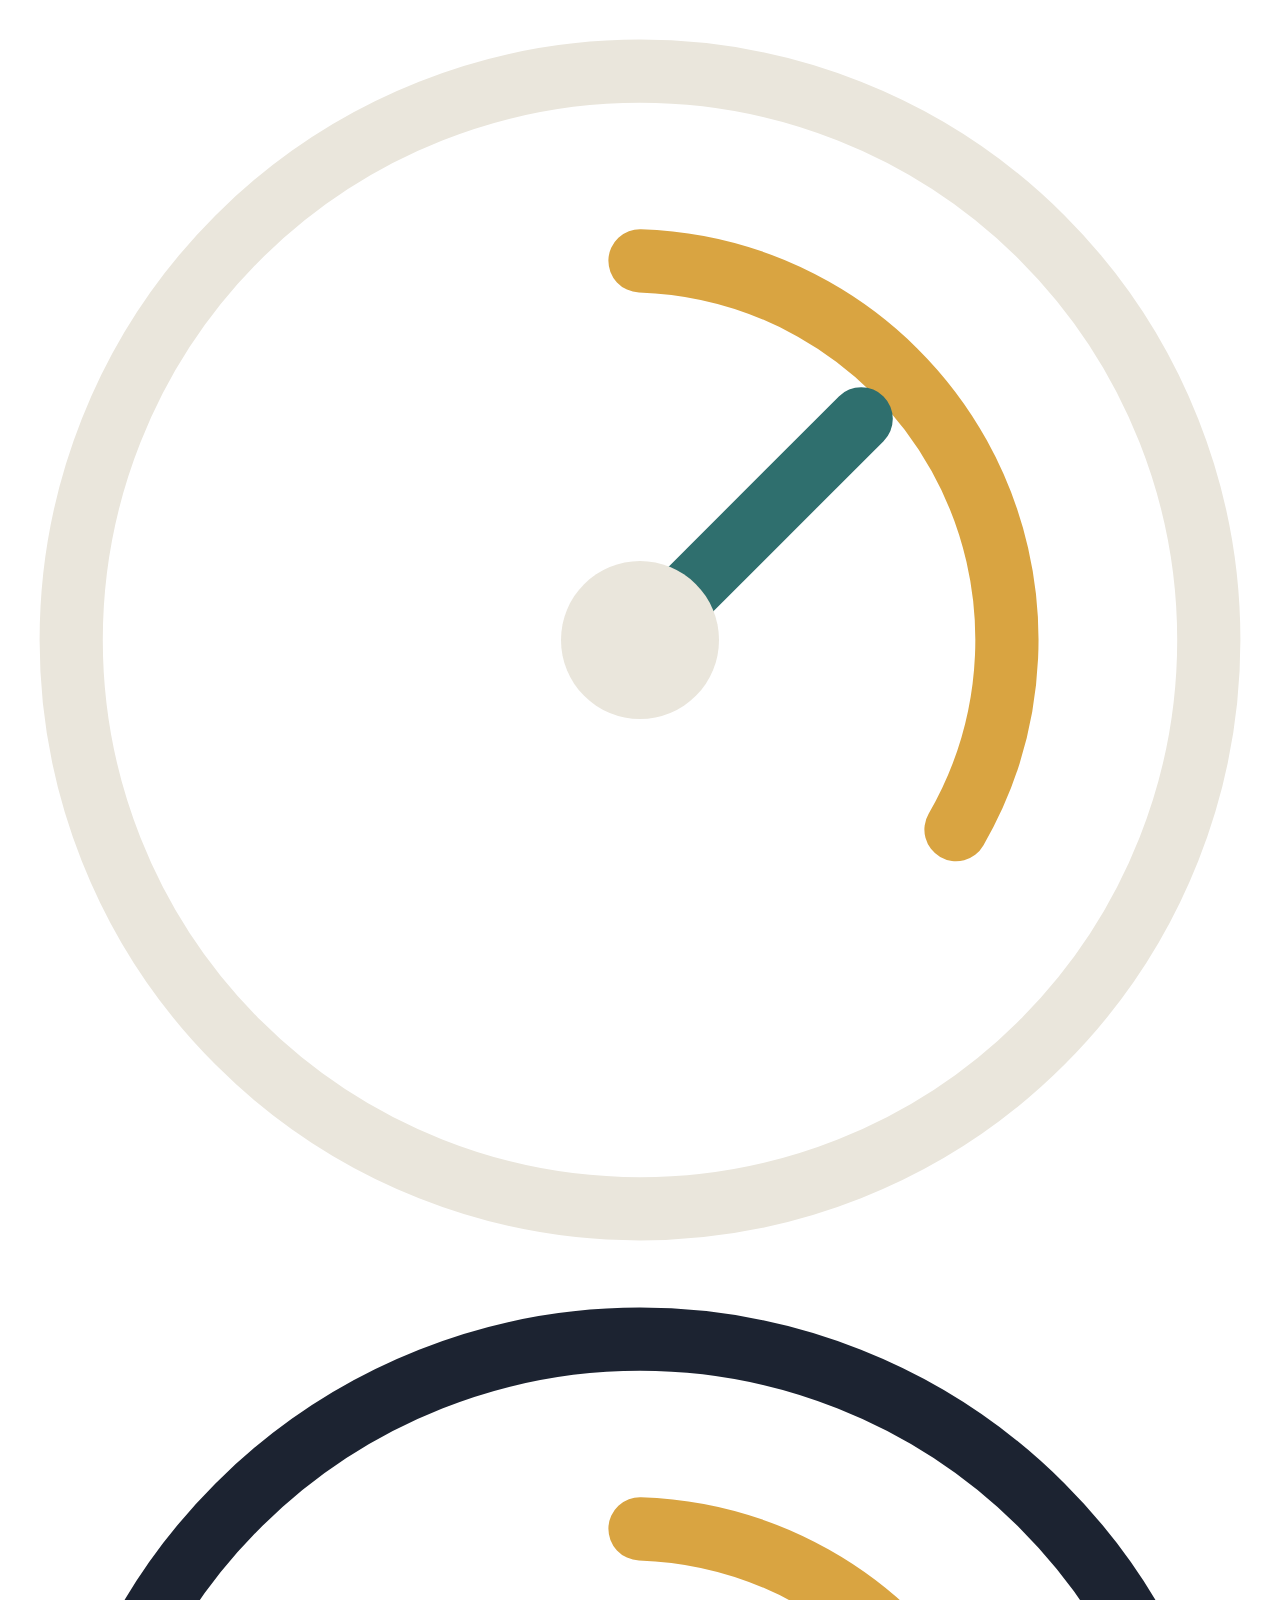
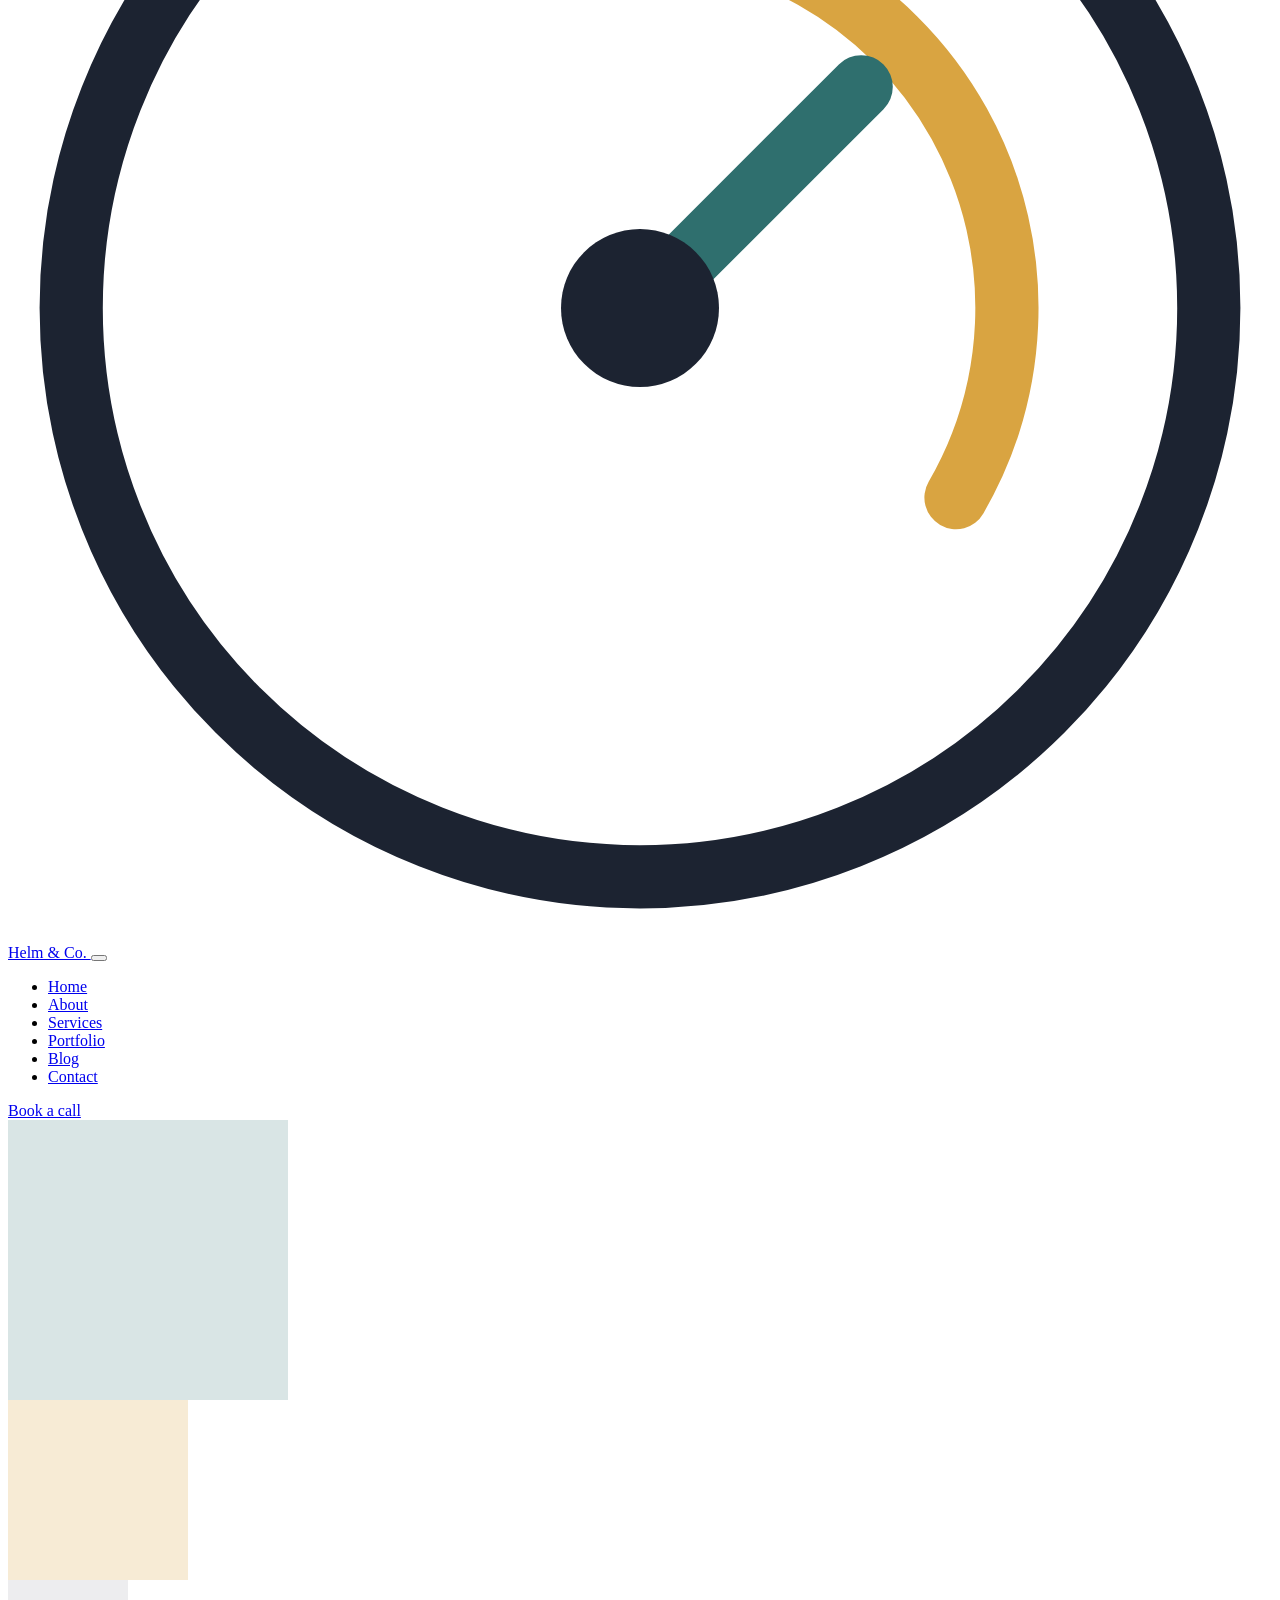
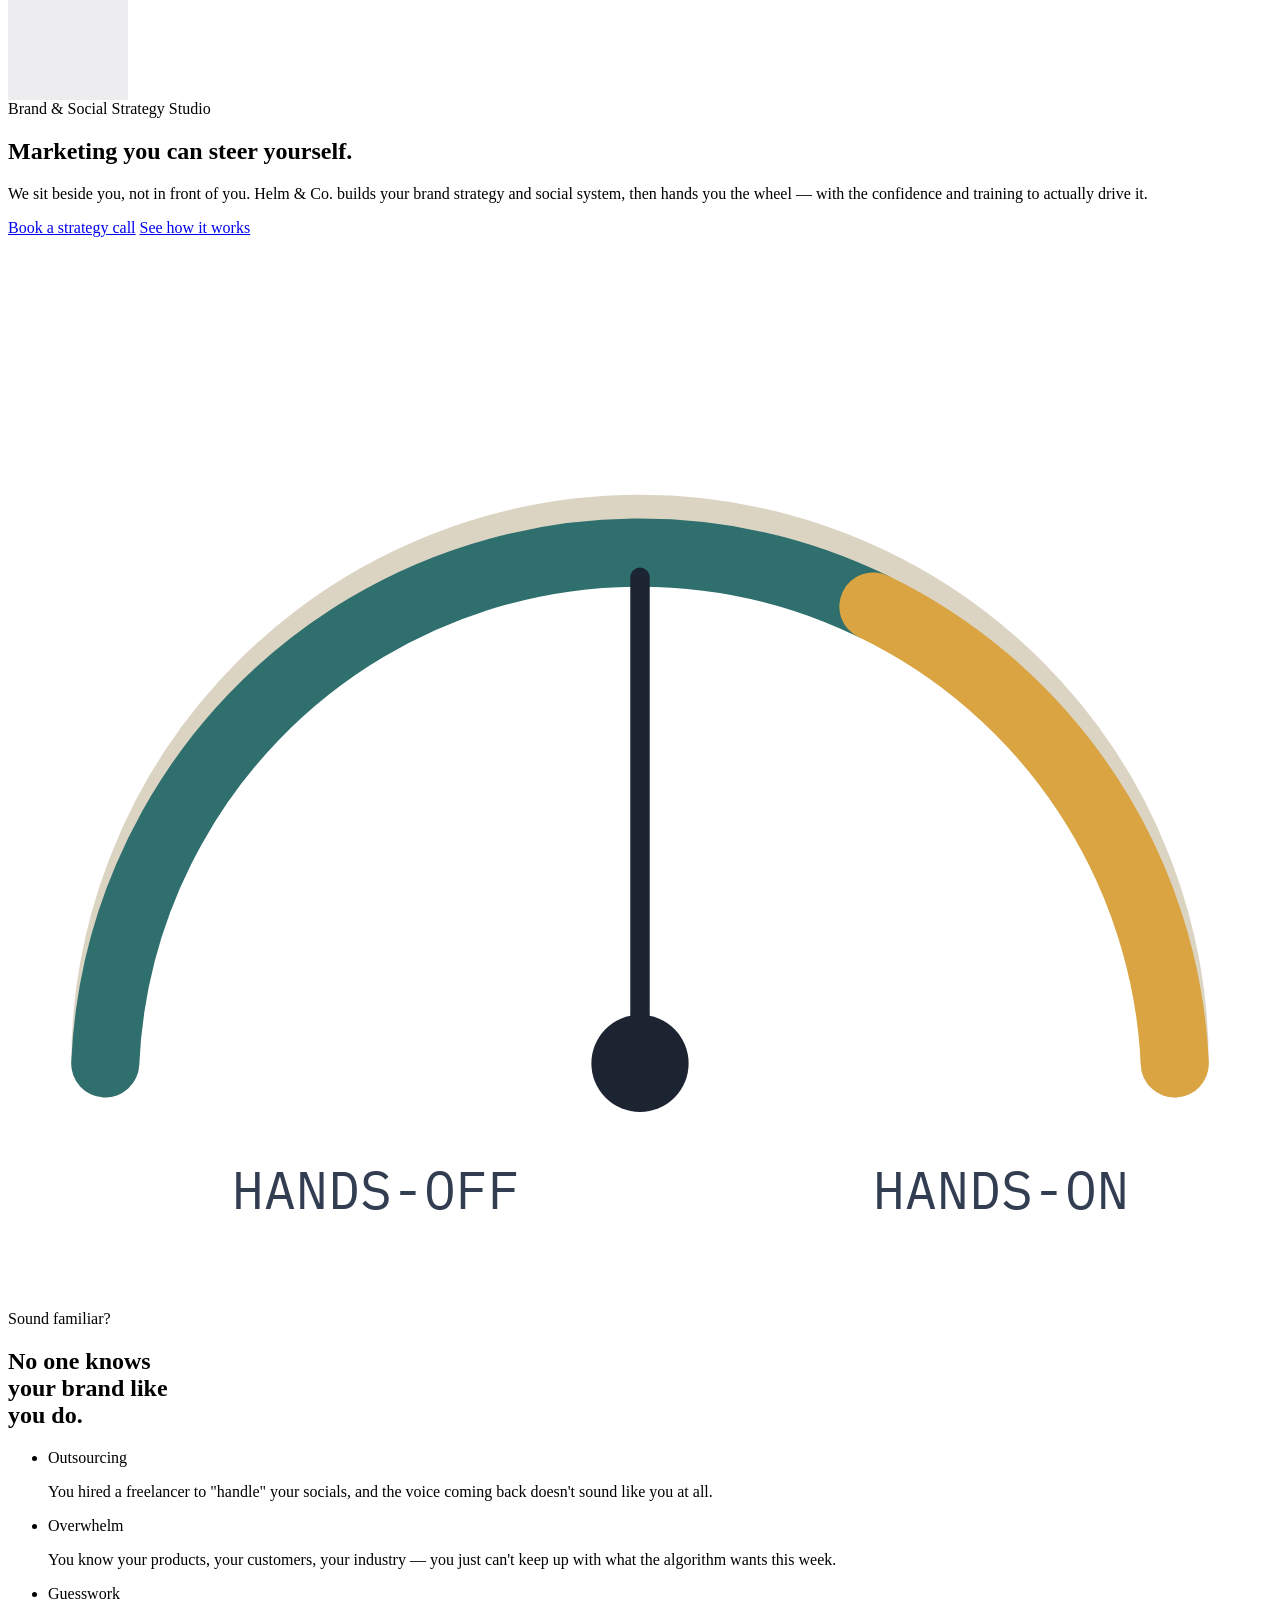
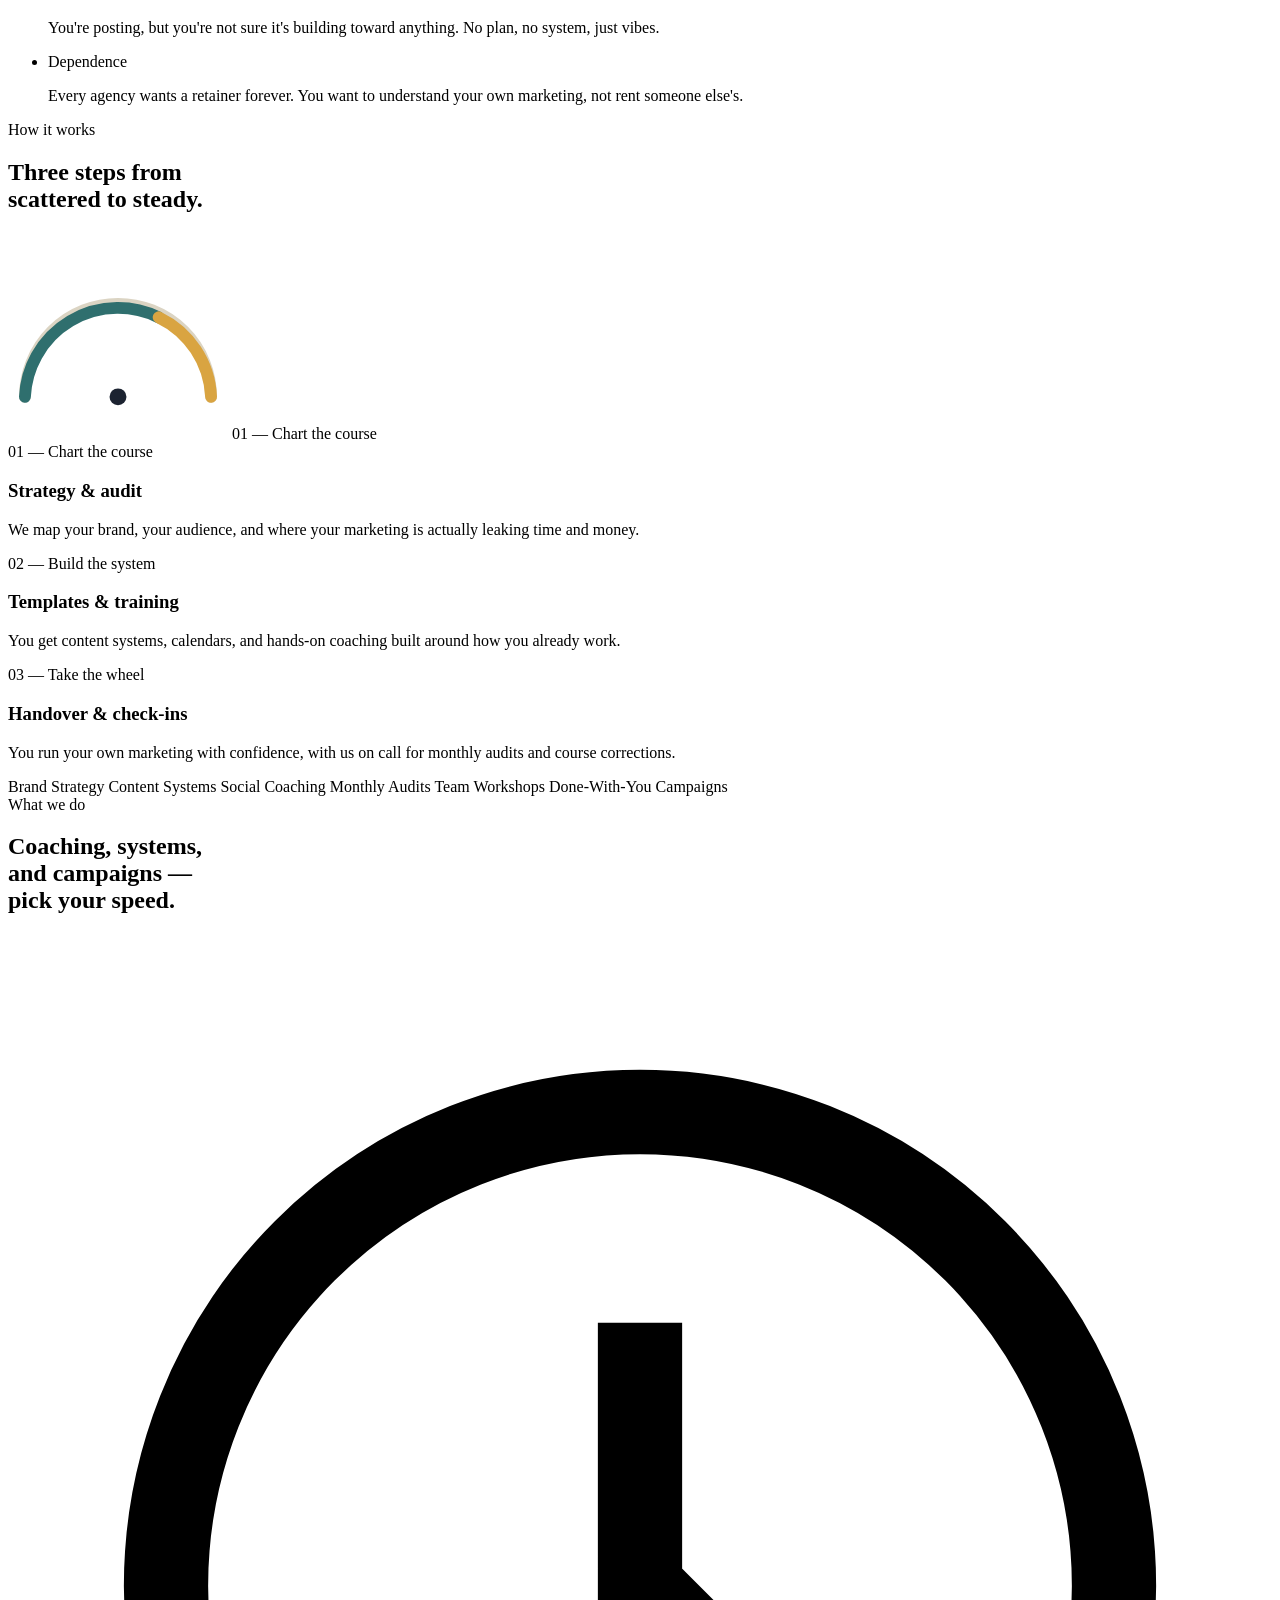
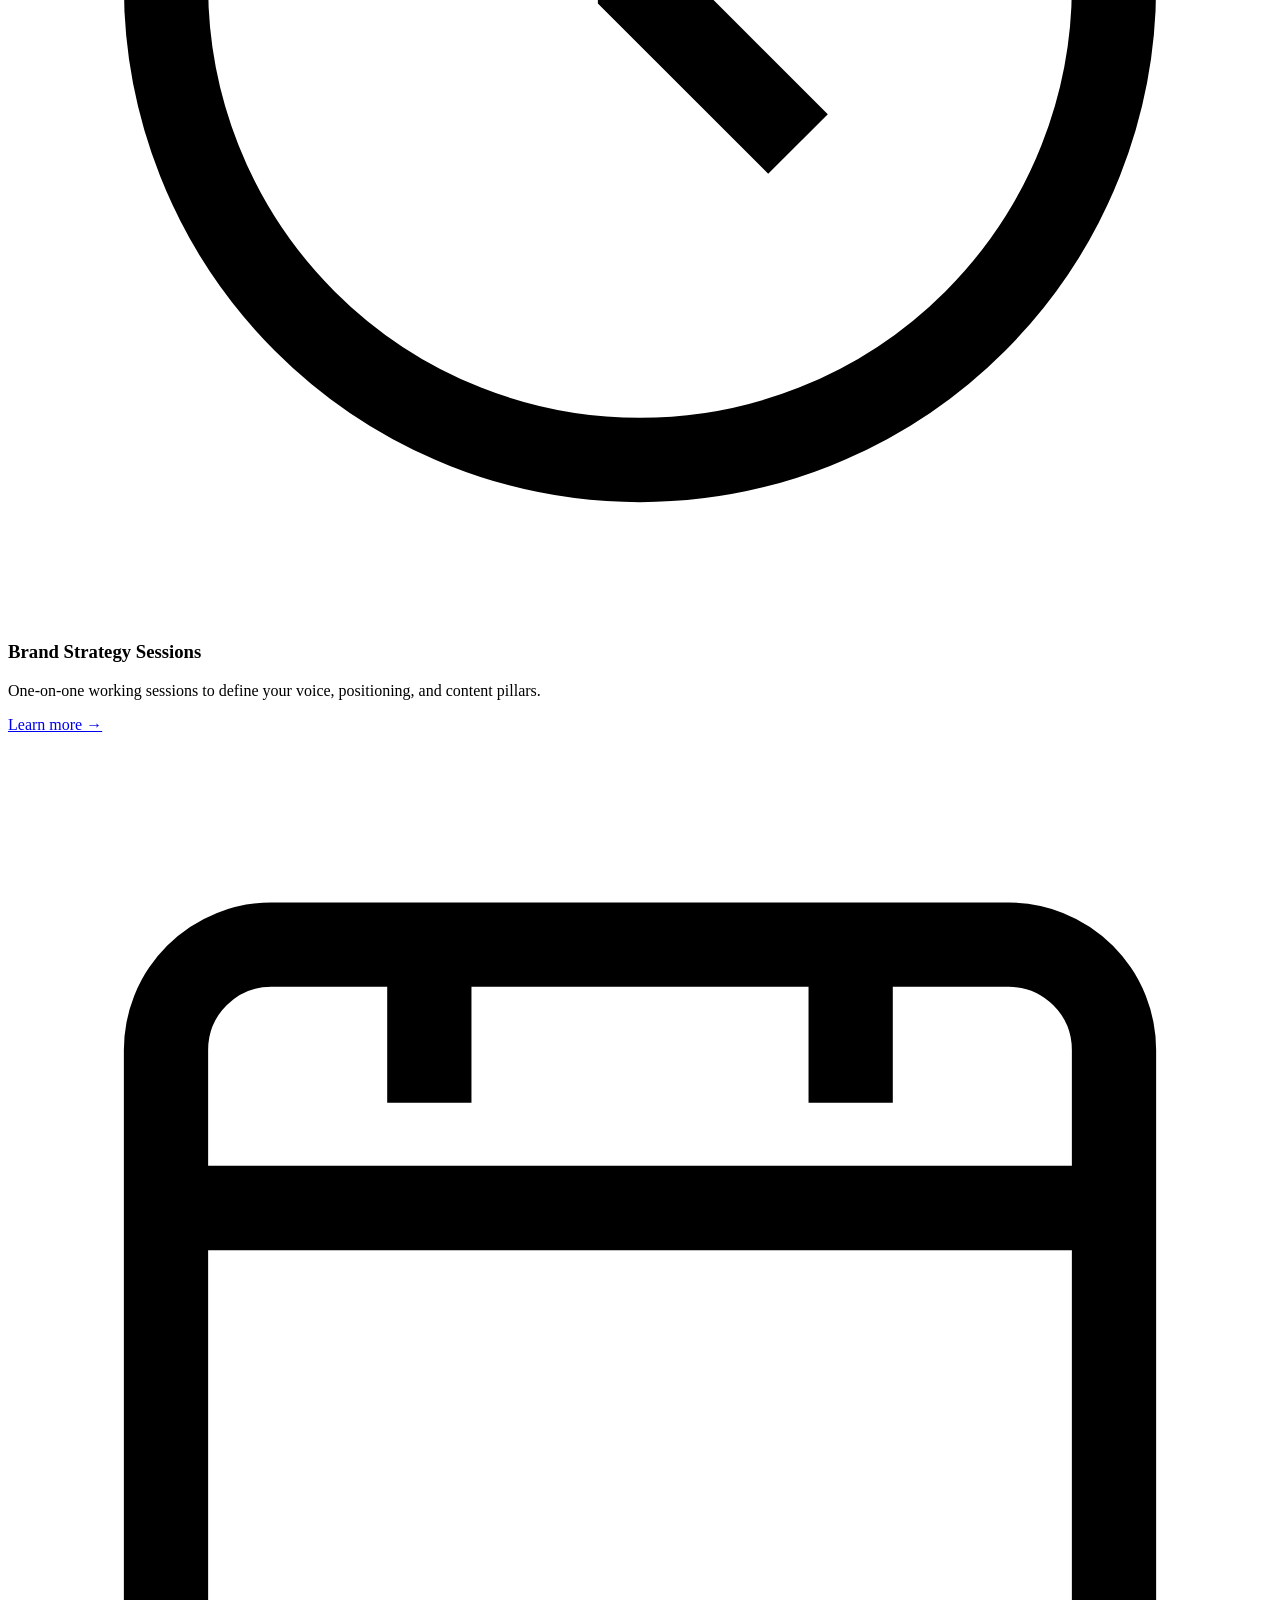
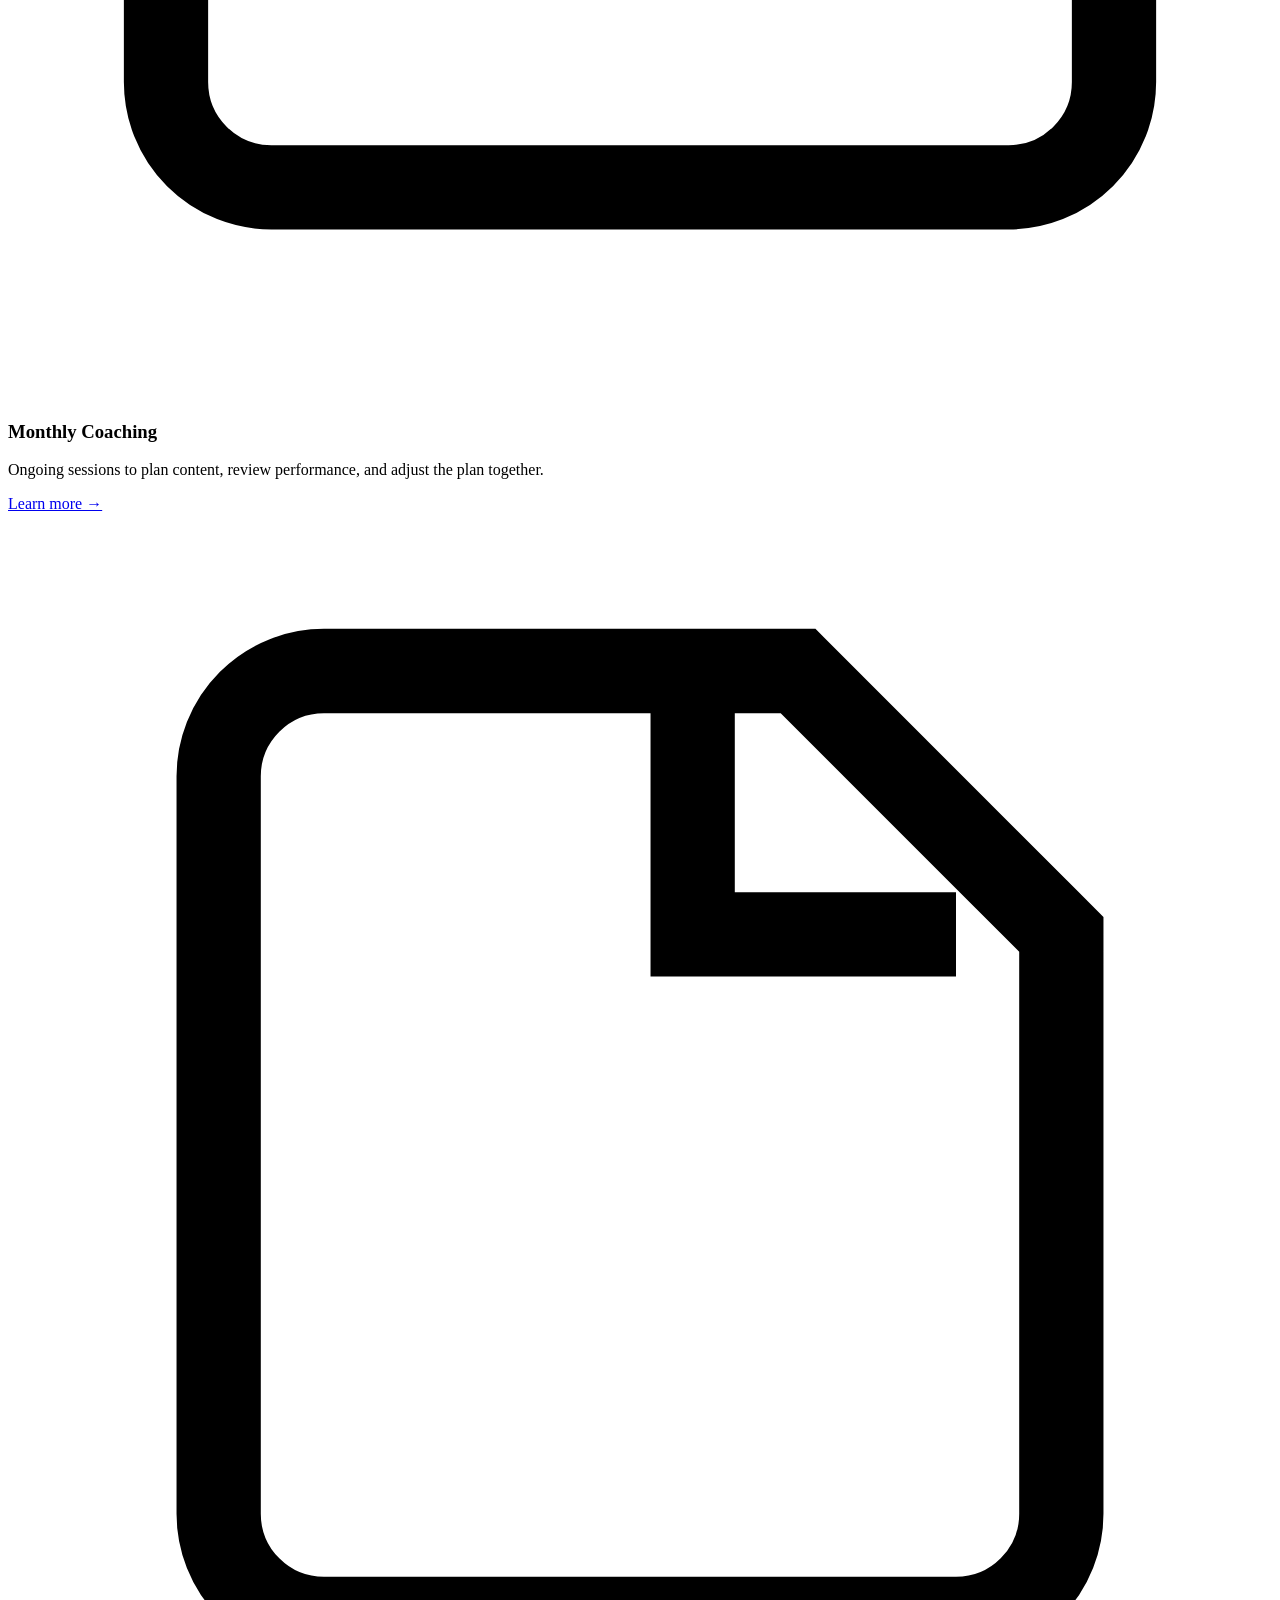
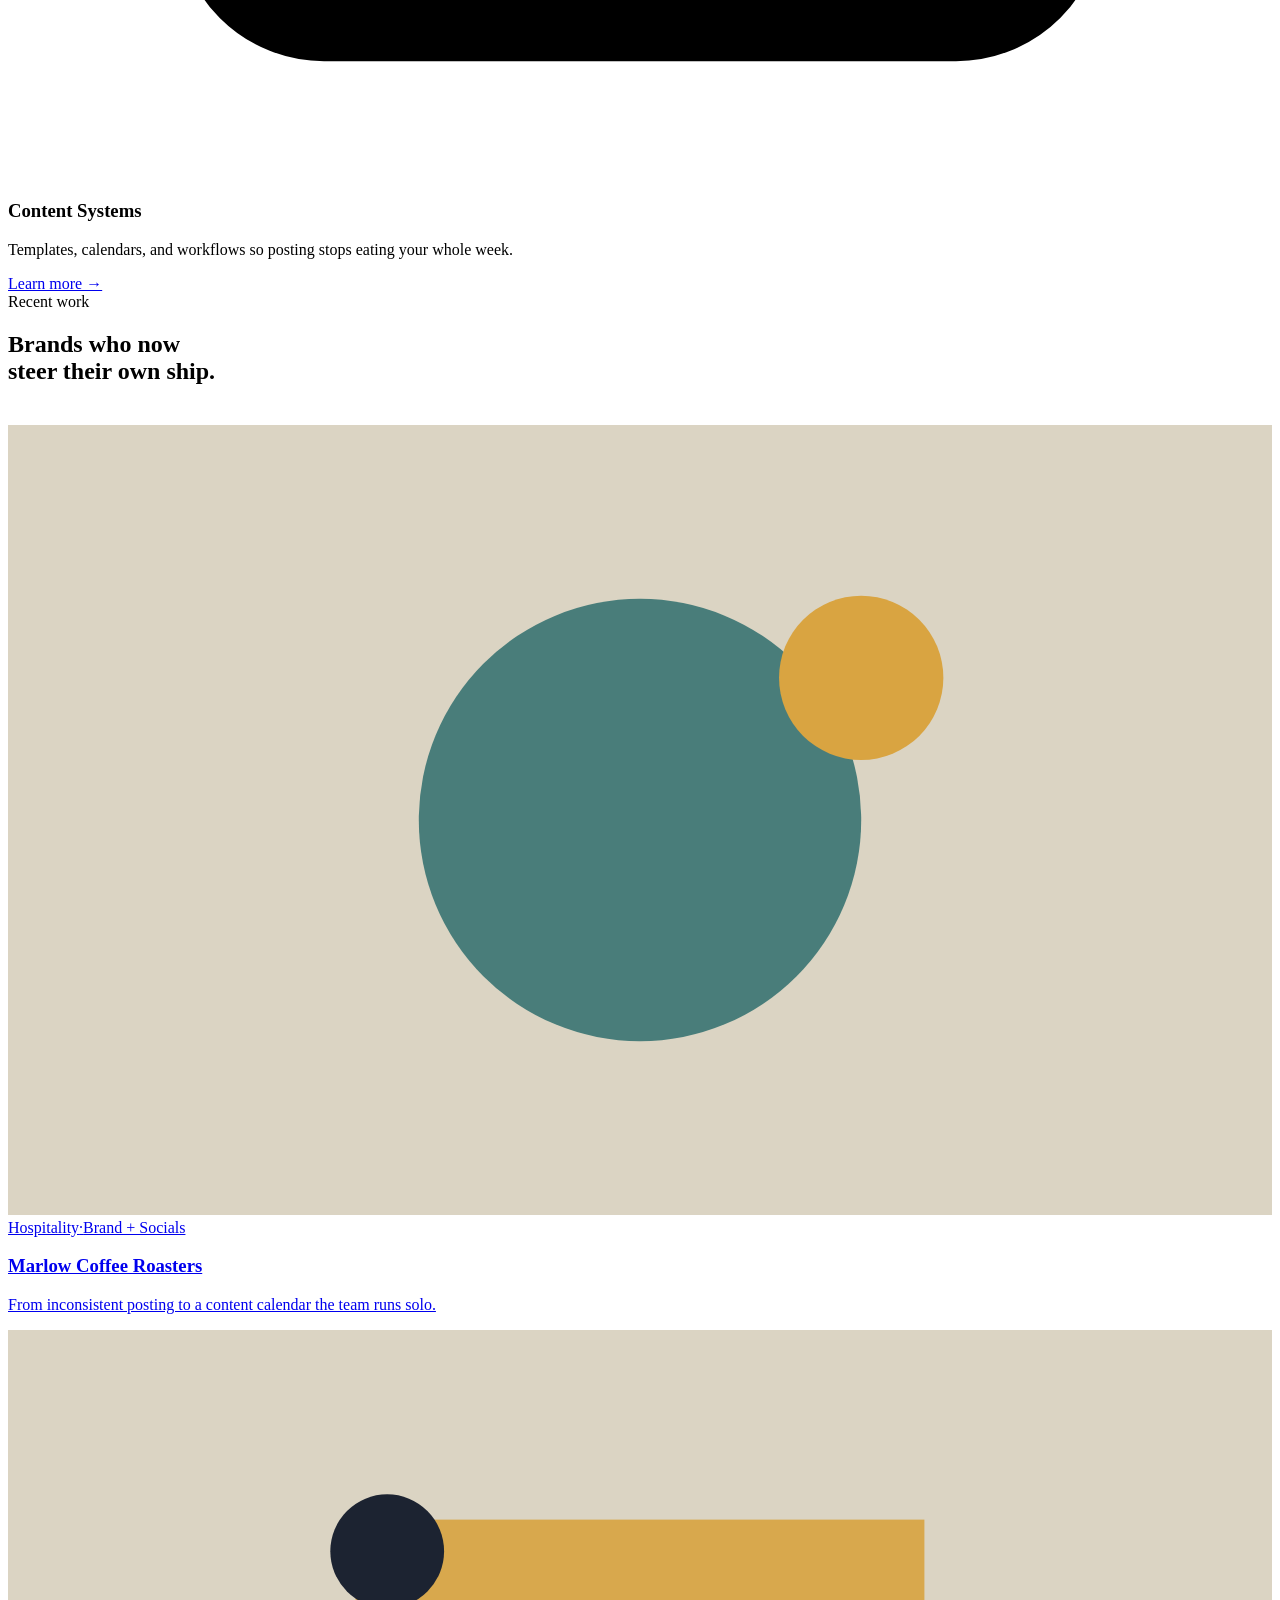
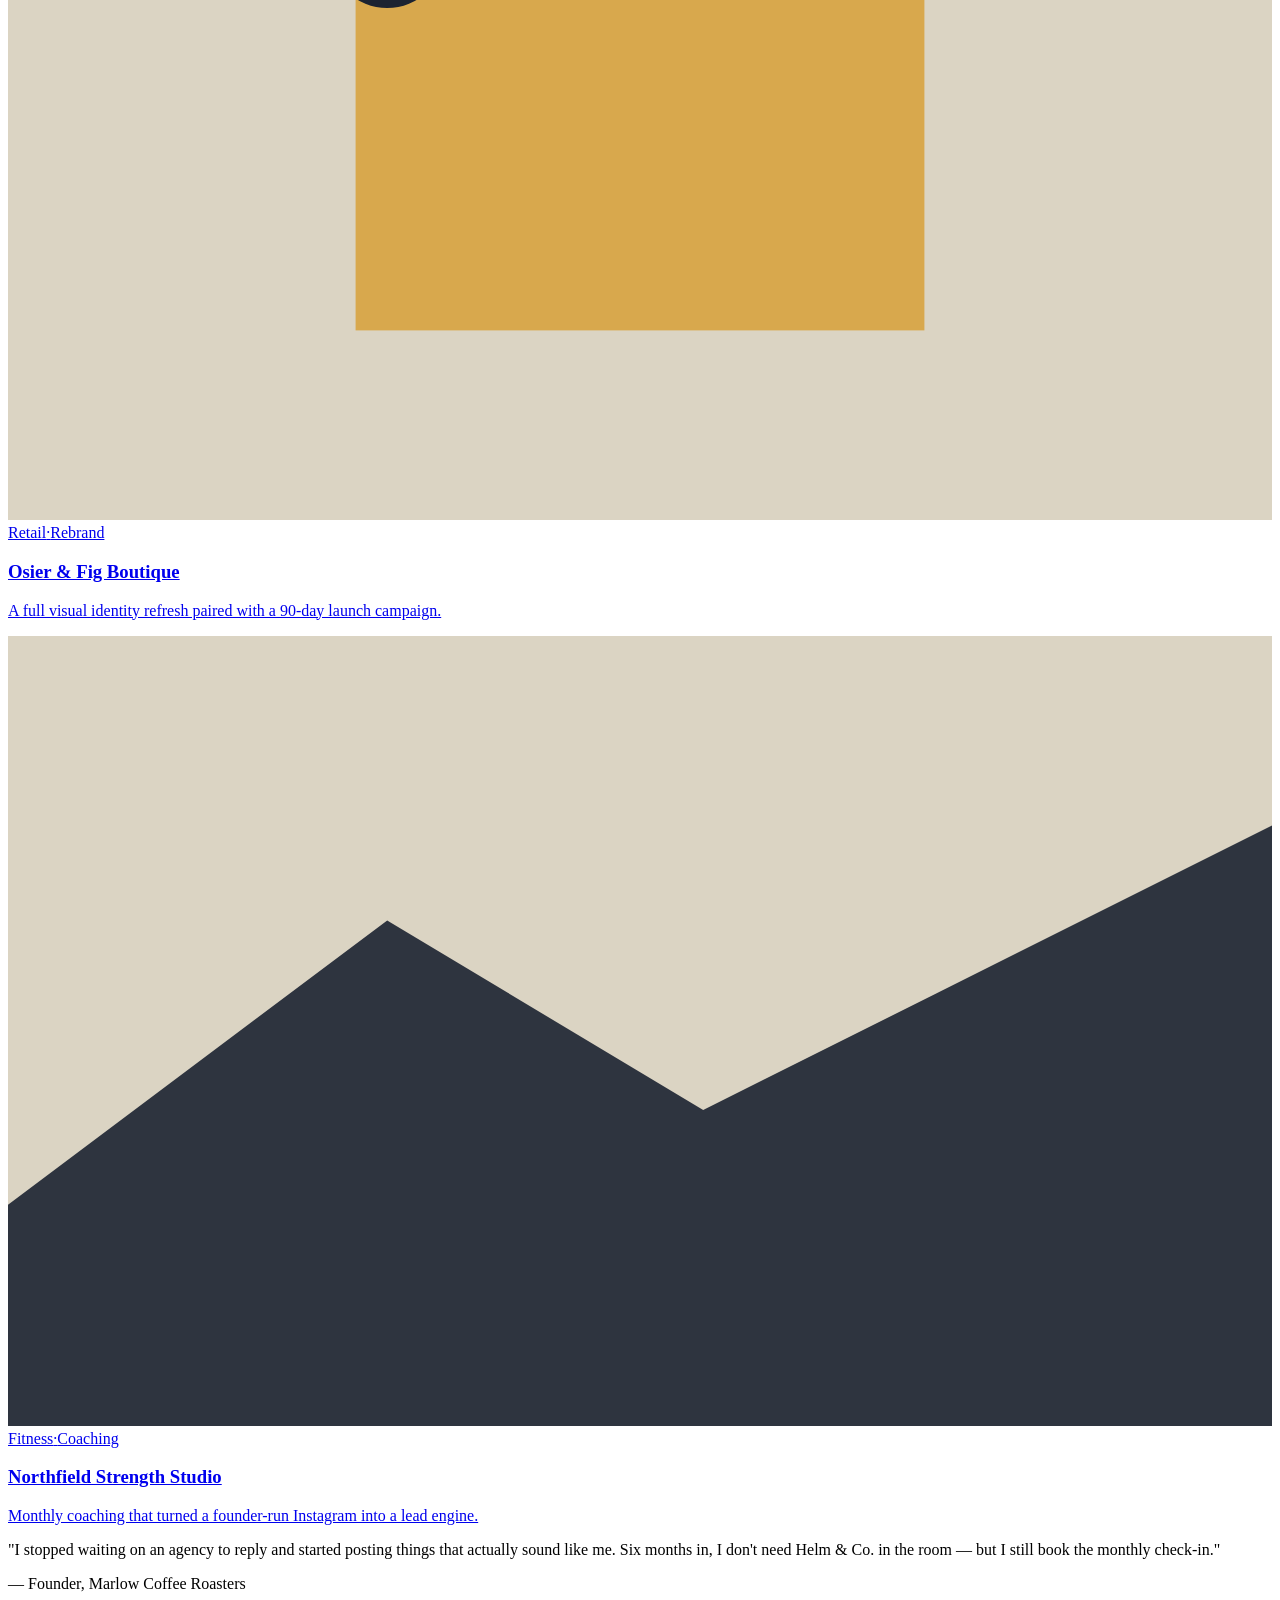
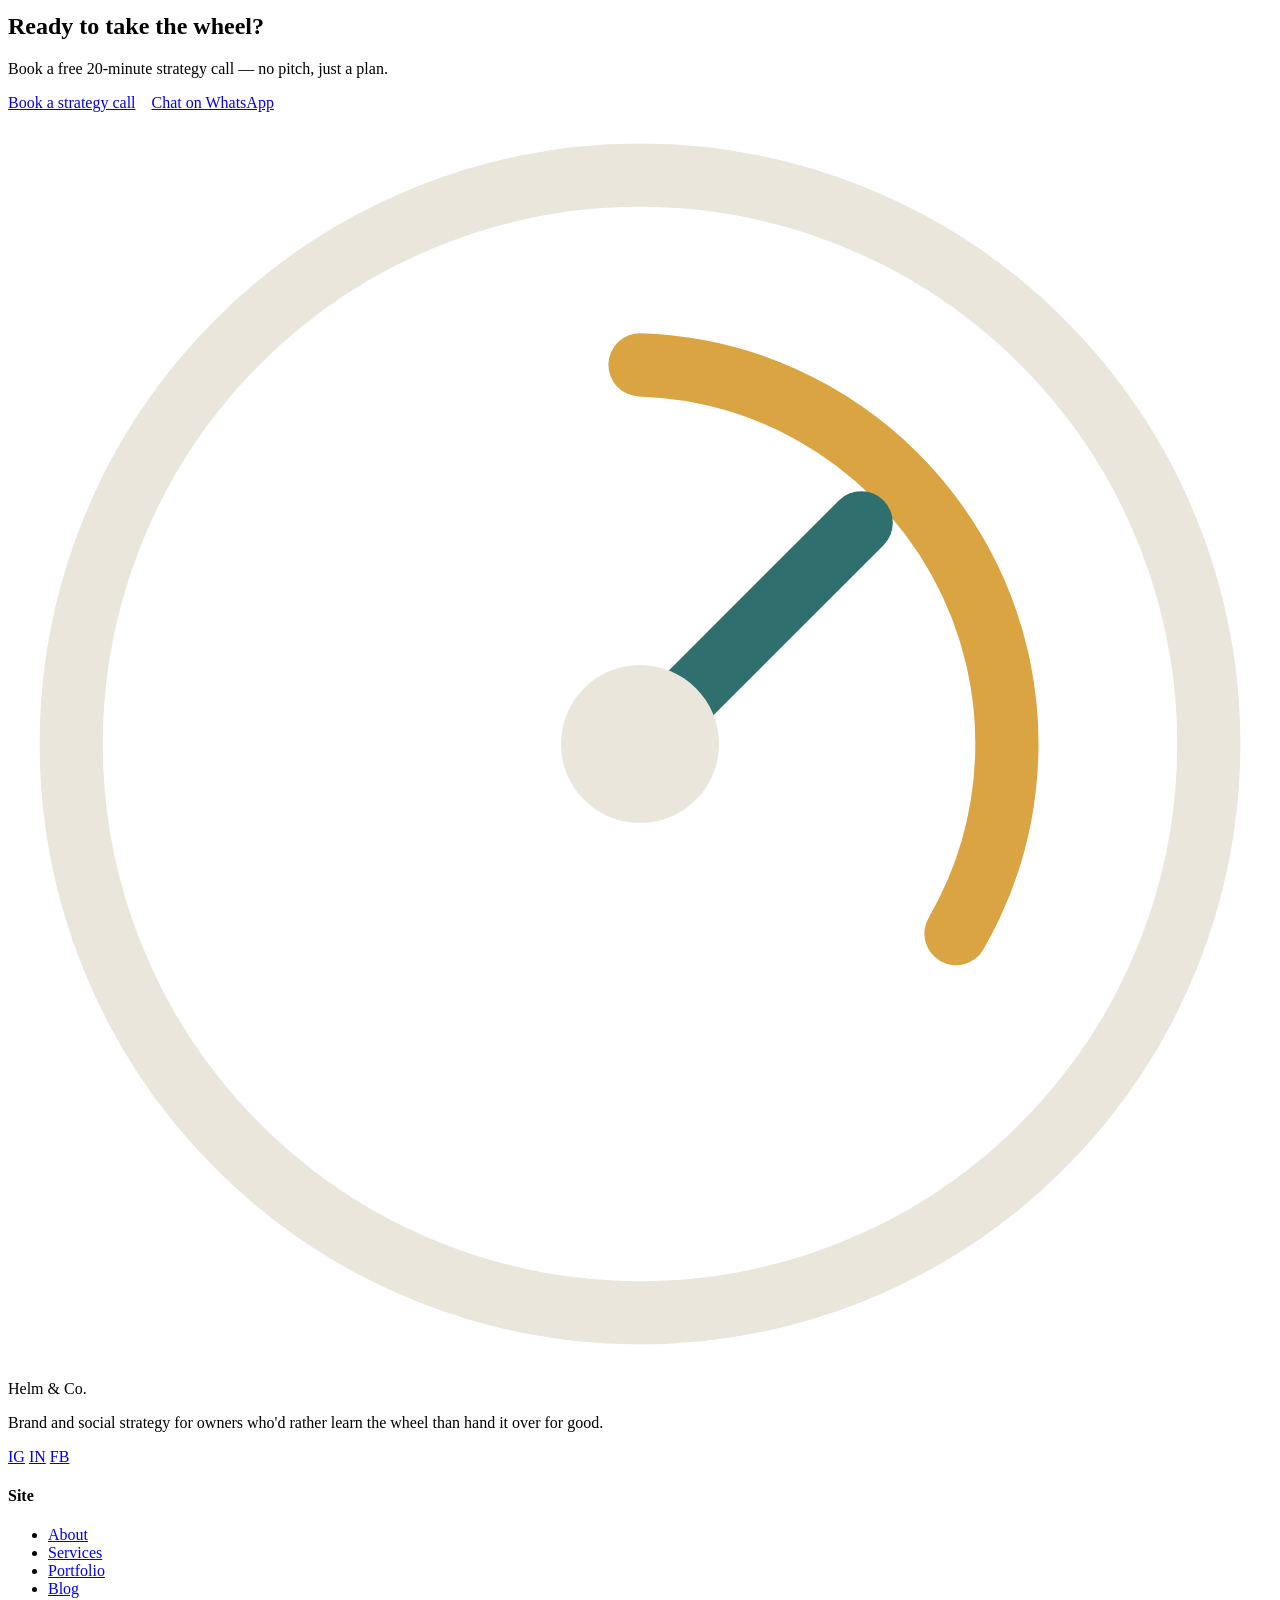
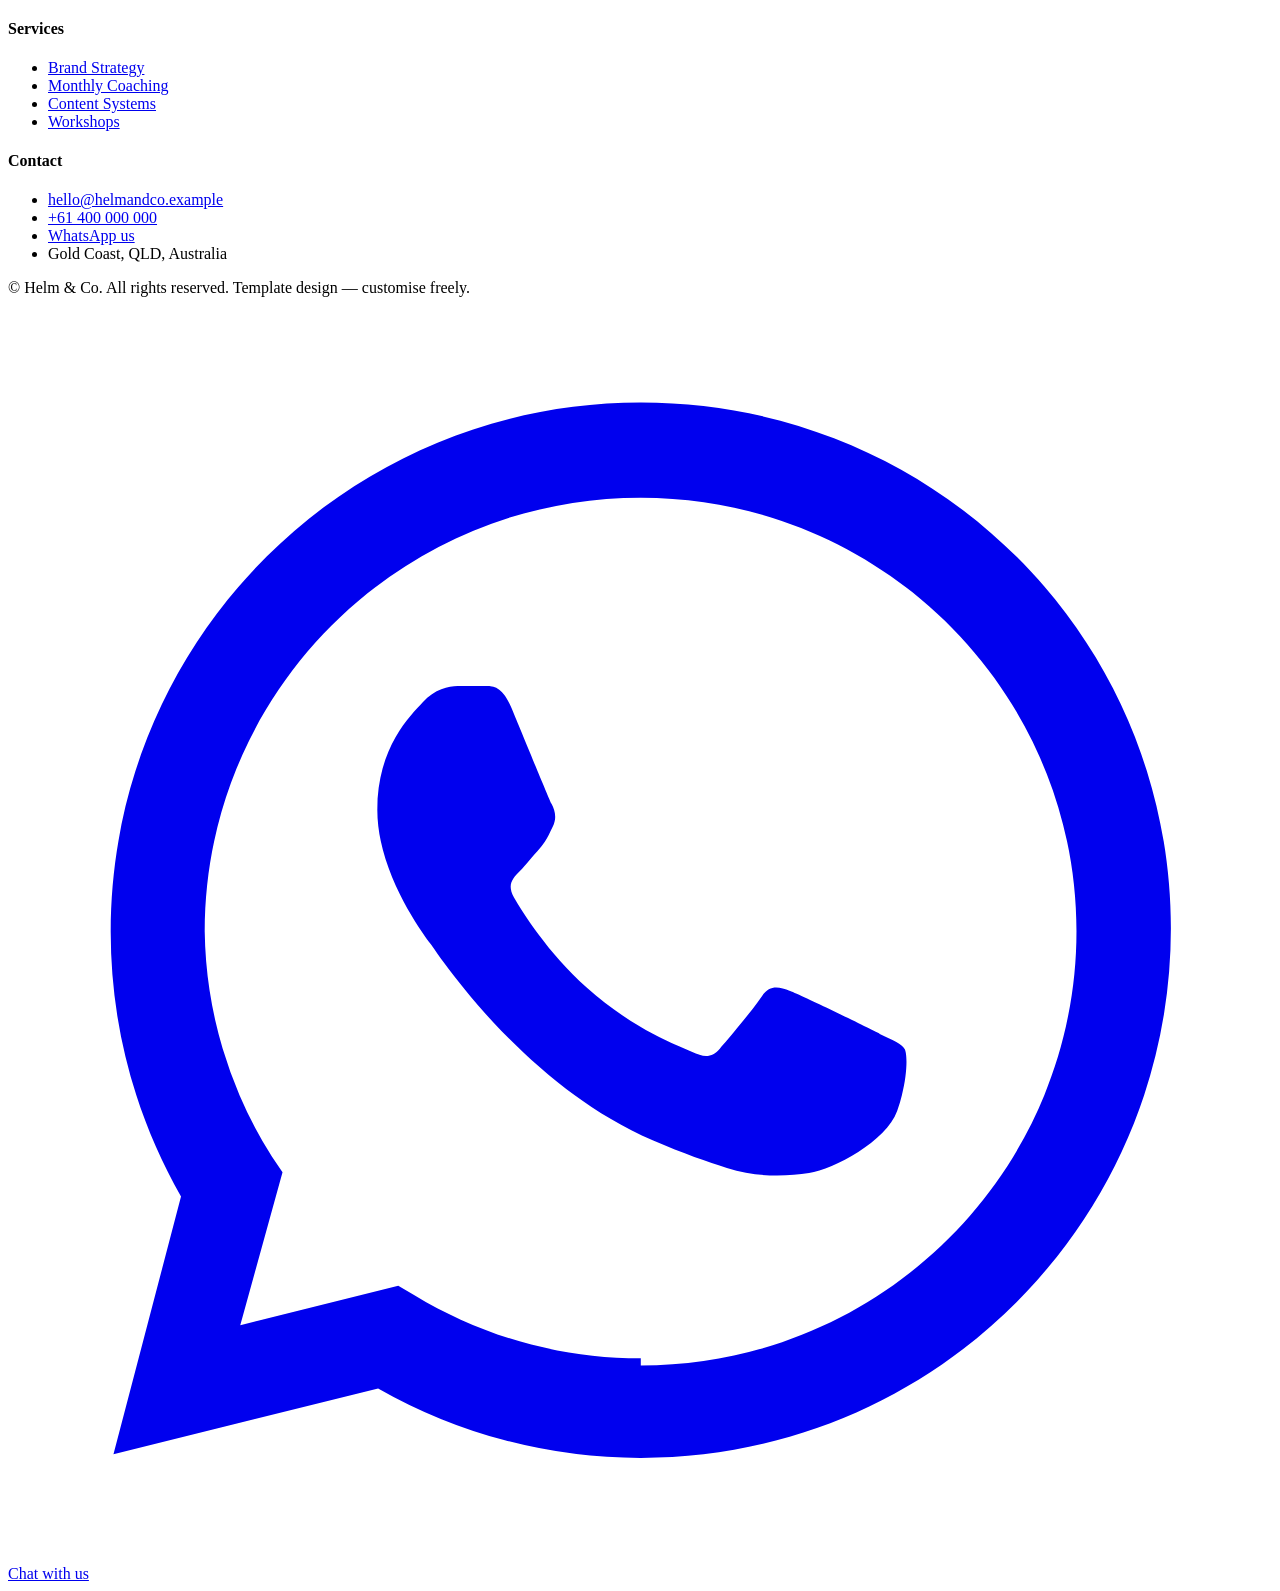
==== index.html @ 7a627c82 "Add files via upload" ====
<!doctype html>
<html lang="en">
<head>
<meta charset="UTF-8">
<meta name="viewport" content="width=device-width, initial-scale=1.0">
<title>Helm & Co. — Marketing you can steer yourself</title>
<meta name="description" content="Brand and social media coaching for business owners who want to run their own marketing, confidently. Book a strategy call with Helm & Co.">
<link rel="preconnect" href="https://fonts.googleapis.com">
<link rel="preconnect" href="https://fonts.gstatic.com" crossorigin>
<link href="https://fonts.googleapis.com/css2?family=Fraunces:opsz,wght@9..144,400..600&family=Inter:wght@400;500;600&family=IBM+Plex+Mono:wght@400;500&display=swap" rel="stylesheet">
<link rel="stylesheet" href="css/styles.css">
<link rel="stylesheet" href="css/motion.css">
</head>
<body>


<div class="curtain" aria-hidden="true">
  <svg class="curtain-mark" viewBox="0 0 40 40" fill="none" xmlns="http://www.w3.org/2000/svg">
    <circle cx="20" cy="20" r="18" stroke="#EAE6DC" stroke-width="2"/>
    <path d="M20 8 A12 12 0 0 1 30 26" stroke="#D9A441" stroke-width="2" stroke-linecap="round"/>
    <line x1="20" y1="20" x2="27" y2="13" stroke="#2F6F6E" stroke-width="2" stroke-linecap="round"/>
    <circle cx="20" cy="20" r="2.5" fill="#EAE6DC"/>
  </svg>
</div>
<header class="site-header">
  <nav class="nav">
    <a href="index.html" class="brand">
      <svg class="brand-mark" viewBox="0 0 40 40" fill="none" xmlns="http://www.w3.org/2000/svg">
        <circle cx="20" cy="20" r="18" stroke="#1C2331" stroke-width="2"/>
        <path d="M20 8 A12 12 0 0 1 30 26" stroke="#D9A441" stroke-width="2" stroke-linecap="round"/>
        <line x1="20" y1="20" x2="27" y2="13" stroke="#2F6F6E" stroke-width="2" stroke-linecap="round"/>
        <circle cx="20" cy="20" r="2.5" fill="#1C2331"/>
      </svg>
      Helm&nbsp;&amp;&nbsp;Co.
    </a>
    <button class="nav-toggle" aria-label="Toggle menu" aria-expanded="false">
      <span></span>
    </button>
    <ul class="nav-links">
      <li><a href="index.html" aria-current="page">Home</a></li>
      <li><a href="about.html">About</a></li>
      <li><a href="services.html">Services</a></li>
      <li><a href="portfolio.html">Portfolio</a></li>
      <li><a href="blog.html">Blog</a></li>
      <li><a href="contact.html">Contact</a></li>
    </ul>
    <div class="nav-actions">
      <a href="contact.html" class="btn btn-primary nav-cta">Book a call</a>
    </div>
  </nav>
</header>

<main>
  <!-- HERO -->
  <section class="hero">
    <div class="parallax-blob" data-speed="0.15" style="width:280px; height:280px; top:-60px; left:-80px; background:#2F6F6E; opacity:0.18;"></div>
    <div class="parallax-blob" data-speed="0.3" style="width:180px; height:180px; top:220px; right:-60px; background:#D9A441; opacity:0.22;"></div>
    <div class="parallax-blob" data-speed="0.08" style="width:120px; height:120px; bottom:-40px; left:38%; background:#1C2331; opacity:0.08;"></div>
    <div class="container hero-grid">
      <div>
        <span class="eyebrow">Brand &amp; Social Strategy Studio</span>
        <h1>Marketing you can steer yourself.</h1>
        <p class="lede">We sit beside you, not in front of you. Helm &amp; Co. builds your brand strategy and social system, then hands you the wheel — with the confidence and training to actually drive it.</p>
        <div class="hero-ctas">
          <a href="contact.html" class="btn btn-gold">Book a strategy call</a>
          <a href="services.html" class="btn btn-ghost">See how it works</a>
        </div>
      </div>
      <div class="hero-dial dial-wrap">
        <svg viewBox="0 0 260 220" width="100%" xmlns="http://www.w3.org/2000/svg">
          <path d="M20 170 A110 110 0 0 1 240 170" stroke="#DBD4C3" stroke-width="14" fill="none" stroke-linecap="round"/>
          <path d="M20 170 A110 110 0 0 1 178 76" stroke="#2F6F6E" stroke-width="14" fill="none" stroke-linecap="round"/>
          <path d="M178 76 A110 110 0 0 1 240 170" stroke="#D9A441" stroke-width="14" fill="none" stroke-linecap="round"/>
          <g class="dial-needle">
            <line x1="130" y1="170" x2="130" y2="70" stroke="#1C2331" stroke-width="4" stroke-linecap="round"/>
          </g>
          <circle cx="130" cy="170" r="10" fill="#1C2331"/>
          <text x="46" y="200" font-family="IBM Plex Mono, monospace" font-size="11" fill="#333D52">HANDS-OFF</text>
          <text x="178" y="200" font-family="IBM Plex Mono, monospace" font-size="11" fill="#333D52">HANDS-ON</text>
        </svg>
      </div>
    </div>
  </section>

  <!-- EMPATHY -->
  <section class="empathy">
    <div class="container">
      <span class="eyebrow">Sound familiar?</span>
      <h2 style="max-width: 16ch;">No one knows your brand like you do.</h2>
      <ul class="empathy-list">
        <li>
          <span class="tag">Outsourcing</span>
          <p>You hired a freelancer to "handle" your socials, and the voice coming back doesn't sound like you at all.</p>
        </li>
        <li>
          <span class="tag">Overwhelm</span>
          <p>You know your products, your customers, your industry — you just can't keep up with what the algorithm wants this week.</p>
        </li>
        <li>
          <span class="tag">Guesswork</span>
          <p>You're posting, but you're not sure it's building toward anything. No plan, no system, just vibes.</p>
        </li>
        <li>
          <span class="tag">Dependence</span>
          <p>Every agency wants a retainer forever. You want to understand your own marketing, not rent someone else's.</p>
        </li>
      </ul>
    </div>
  </section>

  <!-- PROCESS (cinematic, sticky-pinned) -->
  <section>
    <div class="container">
      <span class="eyebrow">How it works</span>
      <h2 style="max-width: 20ch;">Three steps from scattered to steady.</h2>
      <div class="process-cinematic" style="margin-top: 2.5rem;">
        <div class="process-sticky">
          <svg viewBox="0 0 260 220" width="220" xmlns="http://www.w3.org/2000/svg">
            <path d="M20 170 A110 110 0 0 1 240 170" stroke="#DBD4C3" stroke-width="14" fill="none" stroke-linecap="round"/>
            <path d="M20 170 A110 110 0 0 1 178 76" stroke="#2F6F6E" stroke-width="14" fill="none" stroke-linecap="round"/>
            <path d="M178 76 A110 110 0 0 1 240 170" stroke="#D9A441" stroke-width="14" fill="none" stroke-linecap="round"/>
            <g class="dial-needle-cinematic" style="transform: rotate(-64deg);">
              <line x1="130" y1="170" x2="130" y2="70" stroke="#1C2331" stroke-width="4" stroke-linecap="round"/>
            </g>
            <circle cx="130" cy="170" r="10" fill="#1C2331"/>
          </svg>
          <span class="step-indicator">01 — Chart the course</span>
        </div>
        <div class="process-steps">
          <div class="step" data-label="01 — Chart the course">
            <span class="num">01 — Chart the course</span>
            <h3>Strategy &amp; audit</h3>
            <p>We map your brand, your audience, and where your marketing is actually leaking time and money.</p>
          </div>
          <div class="step" data-label="02 — Build the system">
            <span class="num">02 — Build the system</span>
            <h3>Templates &amp; training</h3>
            <p>You get content systems, calendars, and hands-on coaching built around how you already work.</p>
          </div>
          <div class="step" data-label="03 — Take the wheel">
            <span class="num">03 — Take the wheel</span>
            <h3>Handover &amp; check-ins</h3>
            <p>You run your own marketing with confidence, with us on call for monthly audits and course corrections.</p>
          </div>
        </div>
      </div>
    </div>
  </section>

  <!-- MARQUEE -->
  <div class="marquee">
    <div class="marquee-track">
      <span>Brand Strategy</span>
      <span>Content Systems</span>
      <span>Social Coaching</span>
      <span>Monthly Audits</span>
      <span>Team Workshops</span>
      <span>Done-With-You Campaigns</span>
    </div>
  </div>

  <!-- SERVICES TEASER -->
  <section style="background: var(--paper); border-top: 1px solid var(--line); border-bottom: 1px solid var(--line);">
    <div class="container">
      <span class="eyebrow">What we do</span>
      <h2 style="max-width: 18ch;">Coaching, systems, and campaigns — pick your speed.</h2>
      <div class="card-grid" style="margin-top: 2.5rem;">
        <div class="card">
          <svg class="icon" viewBox="0 0 24 24" fill="none" stroke="currentColor" stroke-width="1.6"><circle cx="12" cy="12" r="9"/><path d="M12 7v5l3 3"/></svg>
          <h3>Brand Strategy Sessions</h3>
          <p>One-on-one working sessions to define your voice, positioning, and content pillars.</p>
          <a href="services.html" class="card-link">Learn more →</a>
        </div>
        <div class="card">
          <svg class="icon" viewBox="0 0 24 24" fill="none" stroke="currentColor" stroke-width="1.6"><rect x="3" y="4" width="18" height="16" rx="2"/><path d="M3 9h18M8 4v3M16 4v3"/></svg>
          <h3>Monthly Coaching</h3>
          <p>Ongoing sessions to plan content, review performance, and adjust the plan together.</p>
          <a href="services.html" class="card-link">Learn more →</a>
        </div>
        <div class="card">
          <svg class="icon" viewBox="0 0 24 24" fill="none" stroke="currentColor" stroke-width="1.6"><path d="M4 19V5a2 2 0 012-2h9l5 5v11a2 2 0 01-2 2H6a2 2 0 01-2-2z"/><path d="M13 3v5h5"/></svg>
          <h3>Content Systems</h3>
          <p>Templates, calendars, and workflows so posting stops eating your whole week.</p>
          <a href="services.html" class="card-link">Learn more →</a>
        </div>
      </div>
    </div>
  </section>

  <!-- PORTFOLIO TEASER -->
  <section>
    <div class="container">
      <span class="eyebrow">Recent work</span>
      <h2 style="max-width: 18ch;">Brands who now steer their own ship.</h2>
      <div class="card-grid" style="margin-top: 2.5rem;">
        <a class="case-card" href="portfolio.html">
          <svg class="case-thumb" viewBox="0 0 400 250" xmlns="http://www.w3.org/2000/svg">
            <rect width="400" height="250" fill="#DBD4C3"/>
            <circle cx="200" cy="125" r="70" fill="#2F6F6E" opacity="0.85"/>
            <circle cx="270" cy="80" r="26" fill="#D9A441"/>
          </svg>
          <div class="case-body">
            <div class="case-meta"><span>Hospitality</span><span>·</span><span>Brand + Socials</span></div>
            <h3>Marlow Coffee Roasters</h3>
            <p>From inconsistent posting to a content calendar the team runs solo.</p>
          </div>
        </a>
        <a class="case-card" href="portfolio.html">
          <svg class="case-thumb" viewBox="0 0 400 250" xmlns="http://www.w3.org/2000/svg">
            <rect width="400" height="250" fill="#DBD4C3"/>
            <rect x="110" y="60" width="180" height="130" fill="#D9A441" opacity="0.9"/>
            <circle cx="120" cy="70" r="18" fill="#1C2331"/>
          </svg>
          <div class="case-body">
            <div class="case-meta"><span>Retail</span><span>·</span><span>Rebrand</span></div>
            <h3>Osier &amp; Fig Boutique</h3>
            <p>A full visual identity refresh paired with a 90-day launch campaign.</p>
          </div>
        </a>
        <a class="case-card" href="portfolio.html">
          <svg class="case-thumb" viewBox="0 0 400 250" xmlns="http://www.w3.org/2000/svg">
            <rect width="400" height="250" fill="#DBD4C3"/>
            <path d="M0 180 L120 90 L220 150 L400 60 L400 250 L0 250 Z" fill="#1C2331" opacity="0.9"/>
          </svg>
          <div class="case-body">
            <div class="case-meta"><span>Fitness</span><span>·</span><span>Coaching</span></div>
            <h3>Northfield Strength Studio</h3>
            <p>Monthly coaching that turned a founder-run Instagram into a lead engine.</p>
          </div>
        </a>
      </div>
    </div>
  </section>

  <!-- TESTIMONIAL -->
  <section>
    <div class="container">
      <div class="quote-block">
        <p>"I stopped waiting on an agency to reply and started posting things that actually sound like me. Six months in, I don't need Helm & Co. in the room — but I still book the monthly check-in."</p>
        <div class="quote-cite">— Founder, Marlow Coffee Roasters</div>
      </div>
    </div>
  </section>

  <!-- CTA -->
  <section>
    <div class="container">
      <div class="cta-band">
        <div>
          <h2>Ready to take the wheel?</h2>
          <p>Book a free 20-minute strategy call — no pitch, just a plan.</p>
        </div>
        <div style="display:flex; gap:1rem; flex-wrap:wrap;">
          <a href="contact.html" class="btn btn-gold">Book a strategy call</a>
          <a href="https://wa.me/61400000000?text=Hi%20Helm%20%26%20Co.%2C%20I%27d%20like%20to%20chat%20about%20my%20marketing." class="btn btn-whatsapp" target="_blank" rel="noopener">Chat on WhatsApp</a>
        </div>
      </div>
    </div>
  </section>
</main>

<footer class="site-footer">
  <div class="container footer-grid">
    <div>
      <div class="brand" style="color: var(--stone); margin-bottom: 1rem;">
        <svg class="brand-mark" viewBox="0 0 40 40" fill="none" xmlns="http://www.w3.org/2000/svg">
          <circle cx="20" cy="20" r="18" stroke="#EAE6DC" stroke-width="2"/>
          <path d="M20 8 A12 12 0 0 1 30 26" stroke="#D9A441" stroke-width="2" stroke-linecap="round"/>
          <line x1="20" y1="20" x2="27" y2="13" stroke="#2F6F6E" stroke-width="2" stroke-linecap="round"/>
          <circle cx="20" cy="20" r="2.5" fill="#EAE6DC"/>
        </svg>
        Helm &amp; Co.
      </div>
      <p>Brand and social strategy for owners who'd rather learn the wheel than hand it over for good.</p>
      <div class="social-row">
        <a href="#" aria-label="Instagram">IG</a>
        <a href="#" aria-label="LinkedIn">IN</a>
        <a href="#" aria-label="Facebook">FB</a>
      </div>
    </div>
    <div>
      <h4>Site</h4>
      <ul class="footer-links">
        <li><a href="about.html">About</a></li>
        <li><a href="services.html">Services</a></li>
        <li><a href="portfolio.html">Portfolio</a></li>
        <li><a href="blog.html">Blog</a></li>
      </ul>
    </div>
    <div>
      <h4>Services</h4>
      <ul class="footer-links">
        <li><a href="services.html">Brand Strategy</a></li>
        <li><a href="services.html">Monthly Coaching</a></li>
        <li><a href="services.html">Content Systems</a></li>
        <li><a href="services.html">Workshops</a></li>
      </ul>
    </div>
    <div>
      <h4>Contact</h4>
      <ul class="footer-links">
        <li><a href="mailto:hello@helmandco.example">hello@helmandco.example</a></li>
        <li><a href="tel:+61400000000">+61 400 000 000</a></li>
        <li><a href="https://wa.me/61400000000" target="_blank" rel="noopener">WhatsApp us</a></li>
        <li>Gold Coast, QLD, Australia</li>
      </ul>
    </div>
  </div>
  <div class="container footer-bottom">
    <span>© <span id="year"></span> Helm &amp; Co. All rights reserved.</span>
    <span>Template design — customise freely.</span>
  </div>
</footer>

<a class="whatsapp-float" href="https://wa.me/61400000000?text=Hi%20Helm%20%26%20Co.%2C%20I%27d%20like%20to%20chat%20about%20my%20marketing." target="_blank" rel="noopener" aria-label="Chat on WhatsApp">
  <svg viewBox="0 0 32 32" fill="currentColor"><path d="M16.02 2.67C8.6 2.67 2.6 8.66 2.6 16.07c0 2.44.65 4.72 1.78 6.7L2.67 29.3l6.7-1.67a13.4 13.4 0 006.65 1.76c7.43 0 13.42-6 13.42-13.4S23.45 2.67 16.02 2.67zm0 24.2c-2.1 0-4.05-.58-5.73-1.6l-.41-.24-4 1 1.07-3.87-.27-.4a10.9 10.9 0 01-1.7-5.7c0-6.05 4.93-10.98 11.04-10.98 6.1 0 11.03 4.93 11.03 10.98 0 6.06-4.93 10.99-11.03 10.99zm6.03-8.23c-.33-.17-1.95-.96-2.25-1.07-.3-.11-.52-.17-.74.17-.22.33-.85 1.07-1.04 1.29-.19.22-.38.24-.71.08-.33-.17-1.4-.51-2.66-1.63-.98-.87-1.65-1.95-1.84-2.28-.19-.33-.02-.5.15-.67.15-.15.33-.38.5-.57.17-.19.22-.33.33-.55.11-.22.06-.41-.03-.58-.08-.17-.74-1.77-1.01-2.42-.27-.64-.54-.55-.74-.56h-.63c-.22 0-.58.08-.88.41-.3.33-1.15 1.12-1.15 2.73 0 1.6 1.18 3.16 1.34 3.38.17.22 2.32 3.55 5.63 4.98.79.34 1.4.55 1.88.7.79.25 1.51.21 2.08.13.63-.1 1.95-.8 2.23-1.57.27-.77.27-1.43.19-1.57-.08-.14-.3-.22-.63-.38z"/></svg>
  <span class="wa-text">Chat with us</span>
</a>

<script src="js/script.js"></script>
<script src="js/motion.js"></script>
</body>
</html>
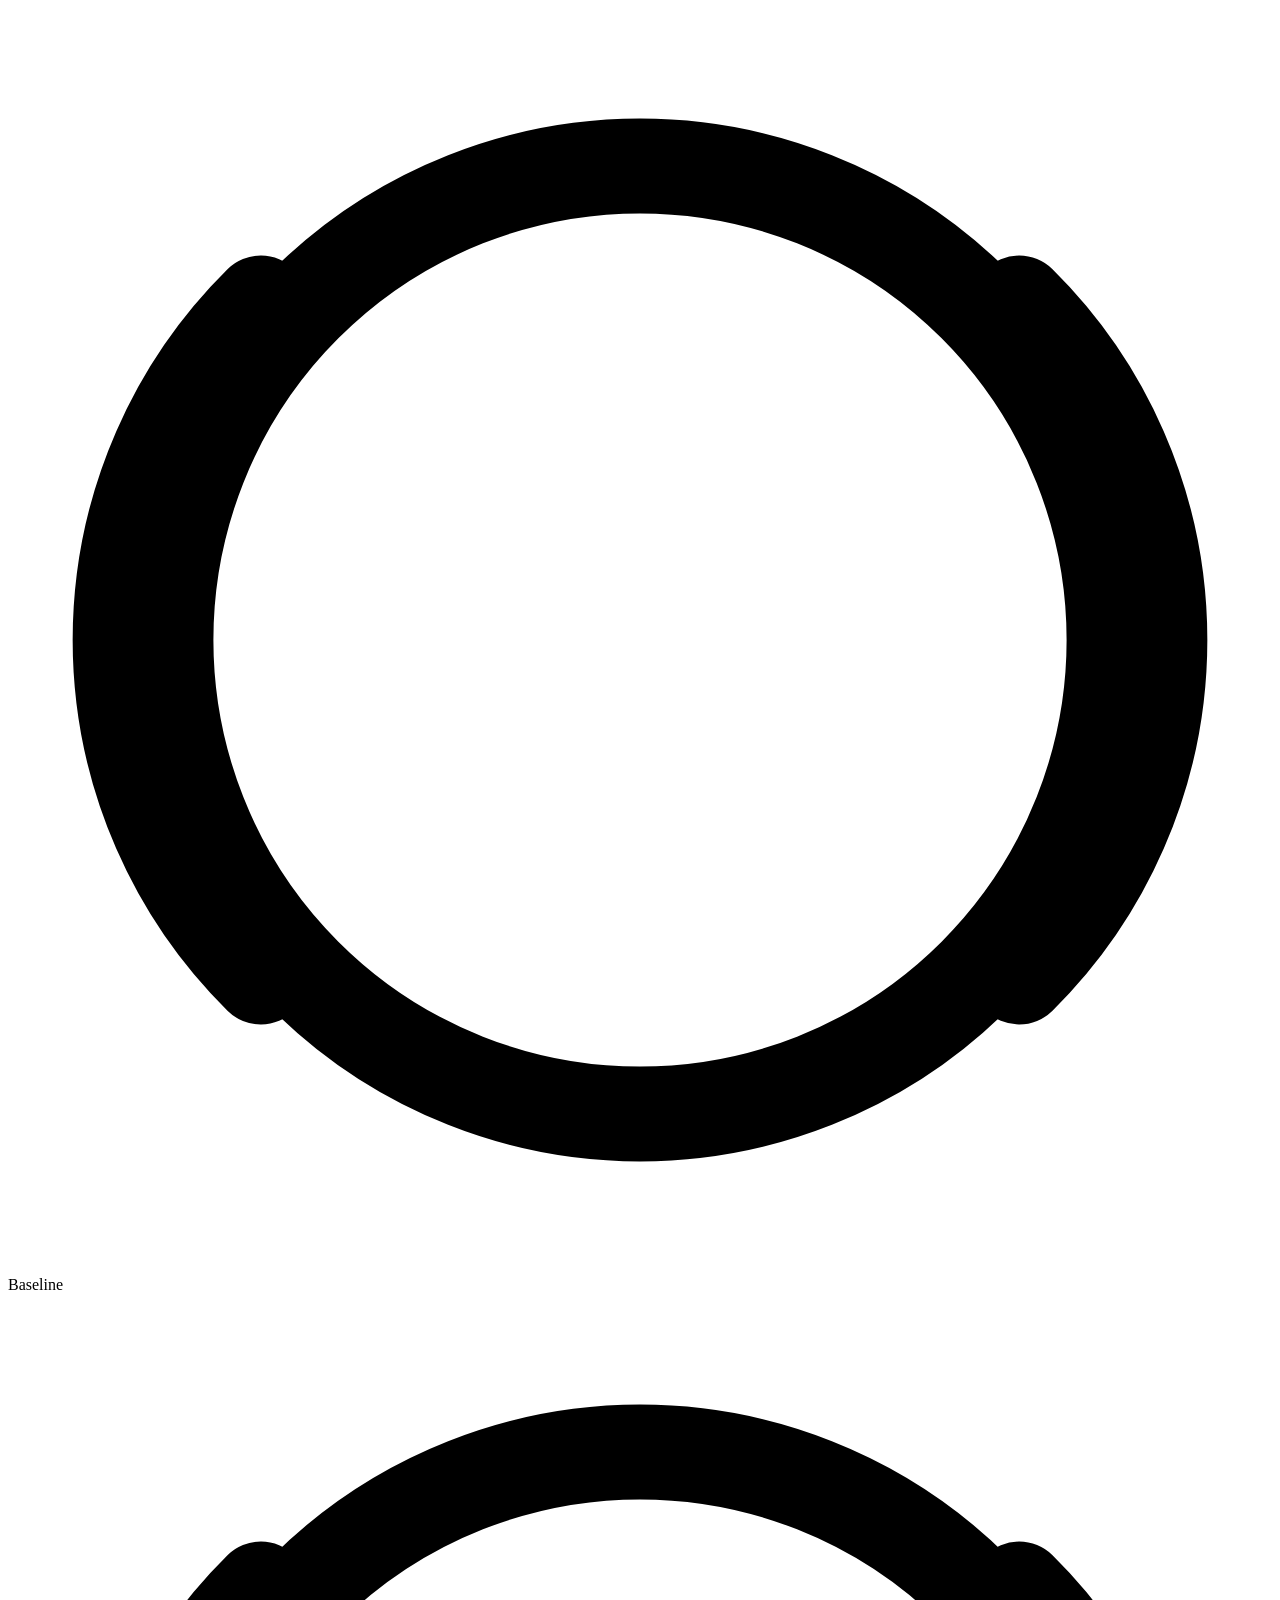
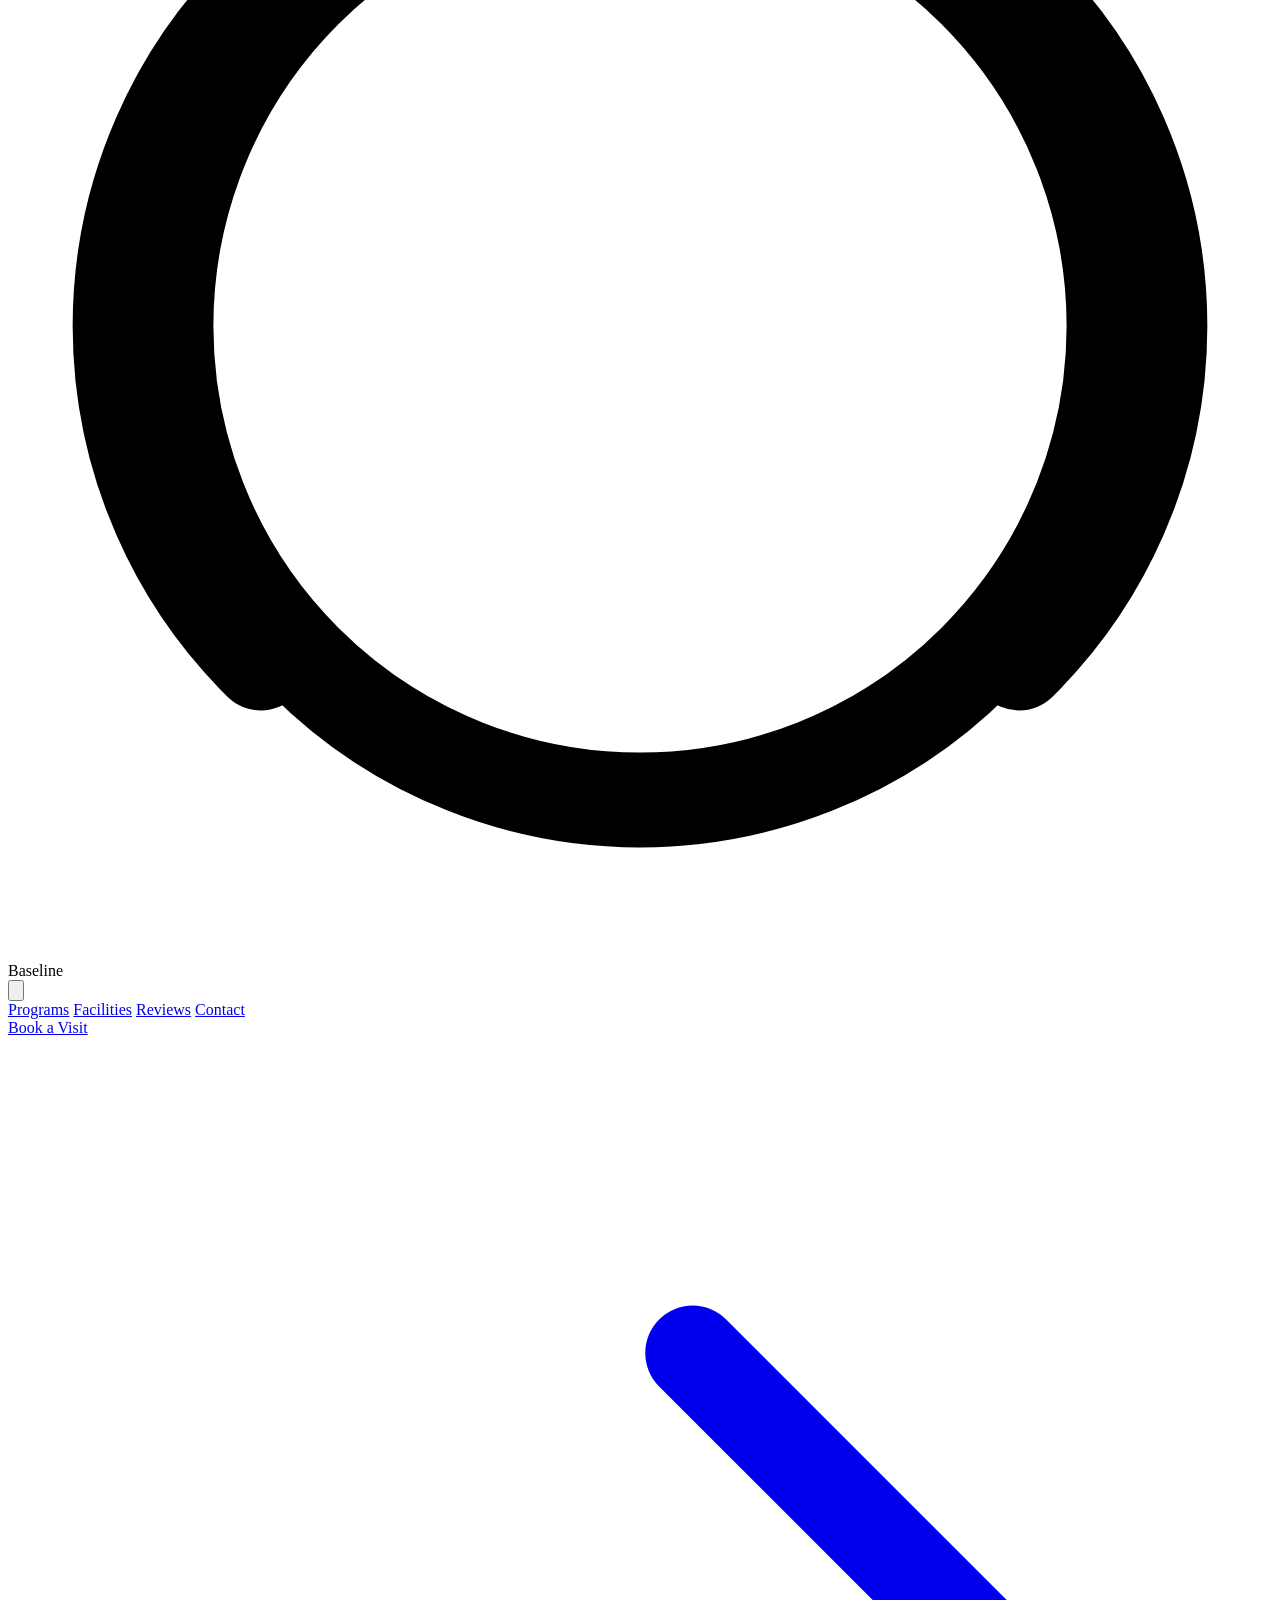
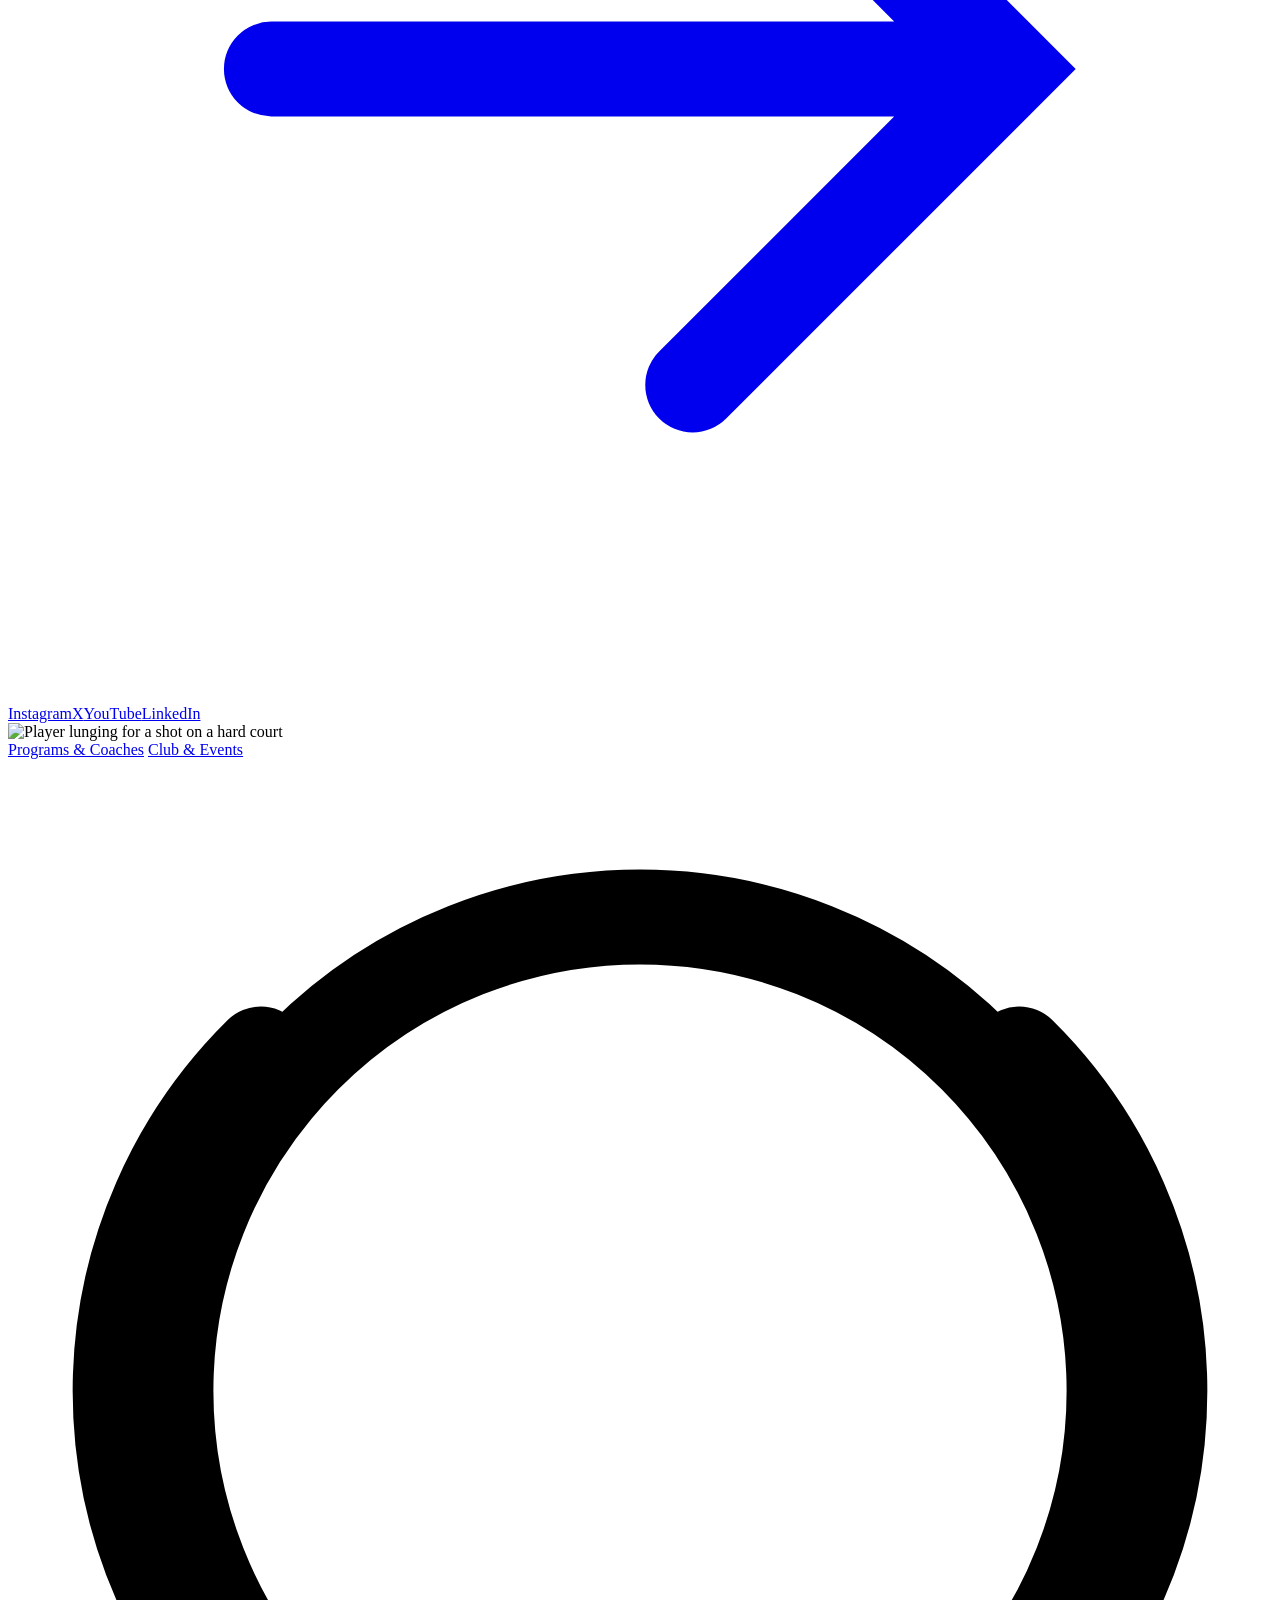
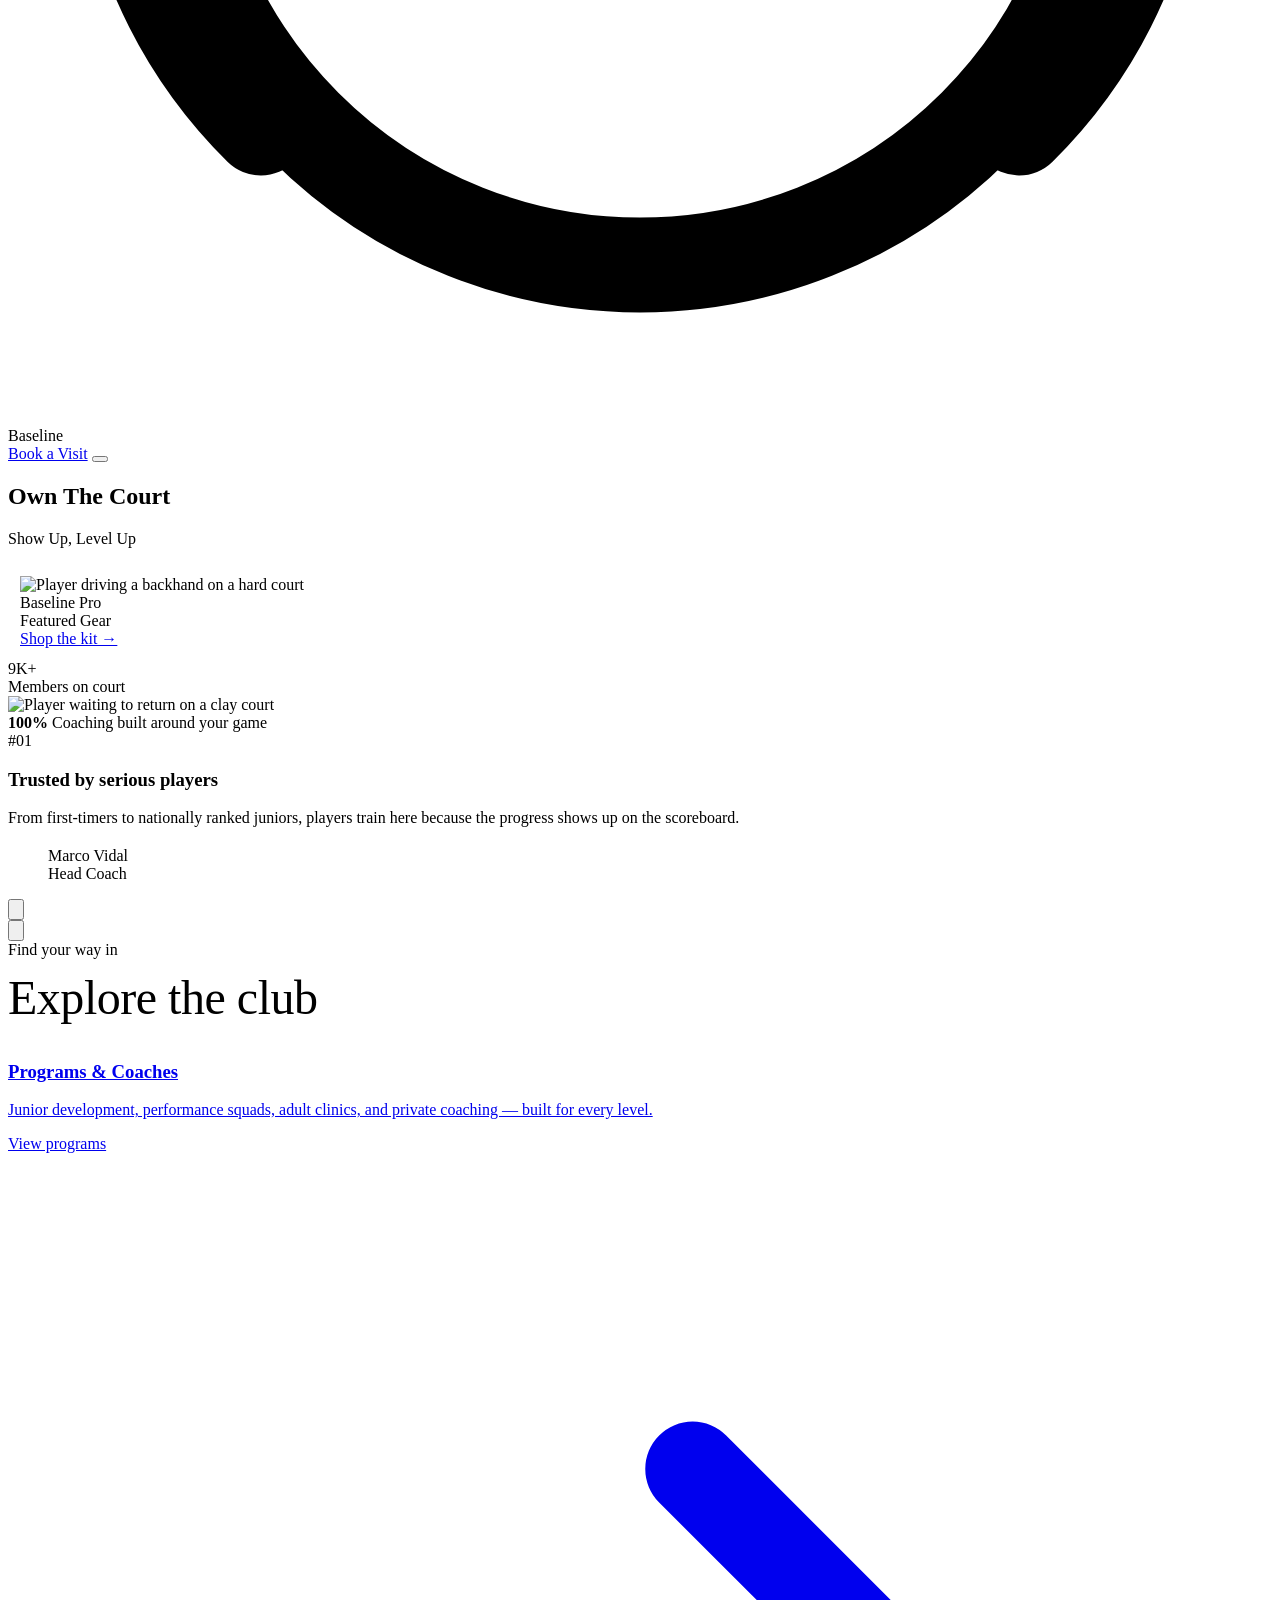
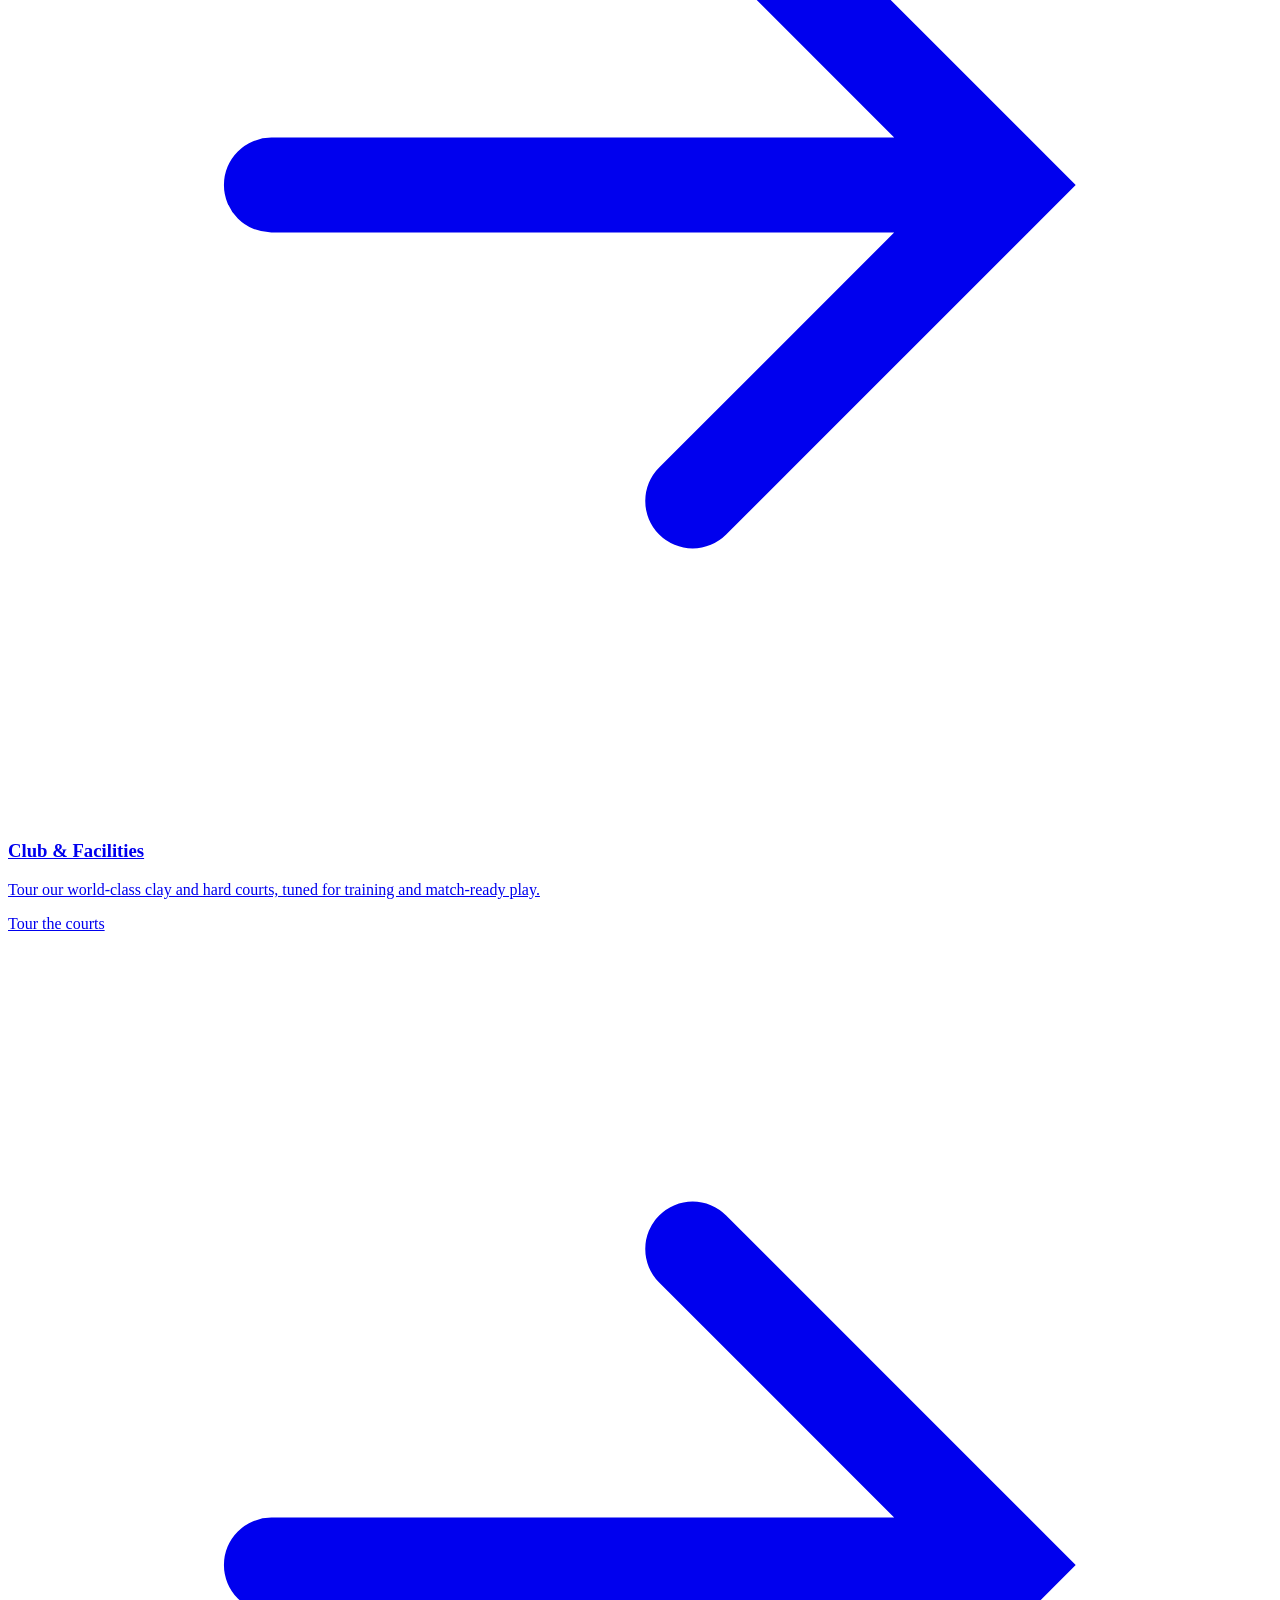
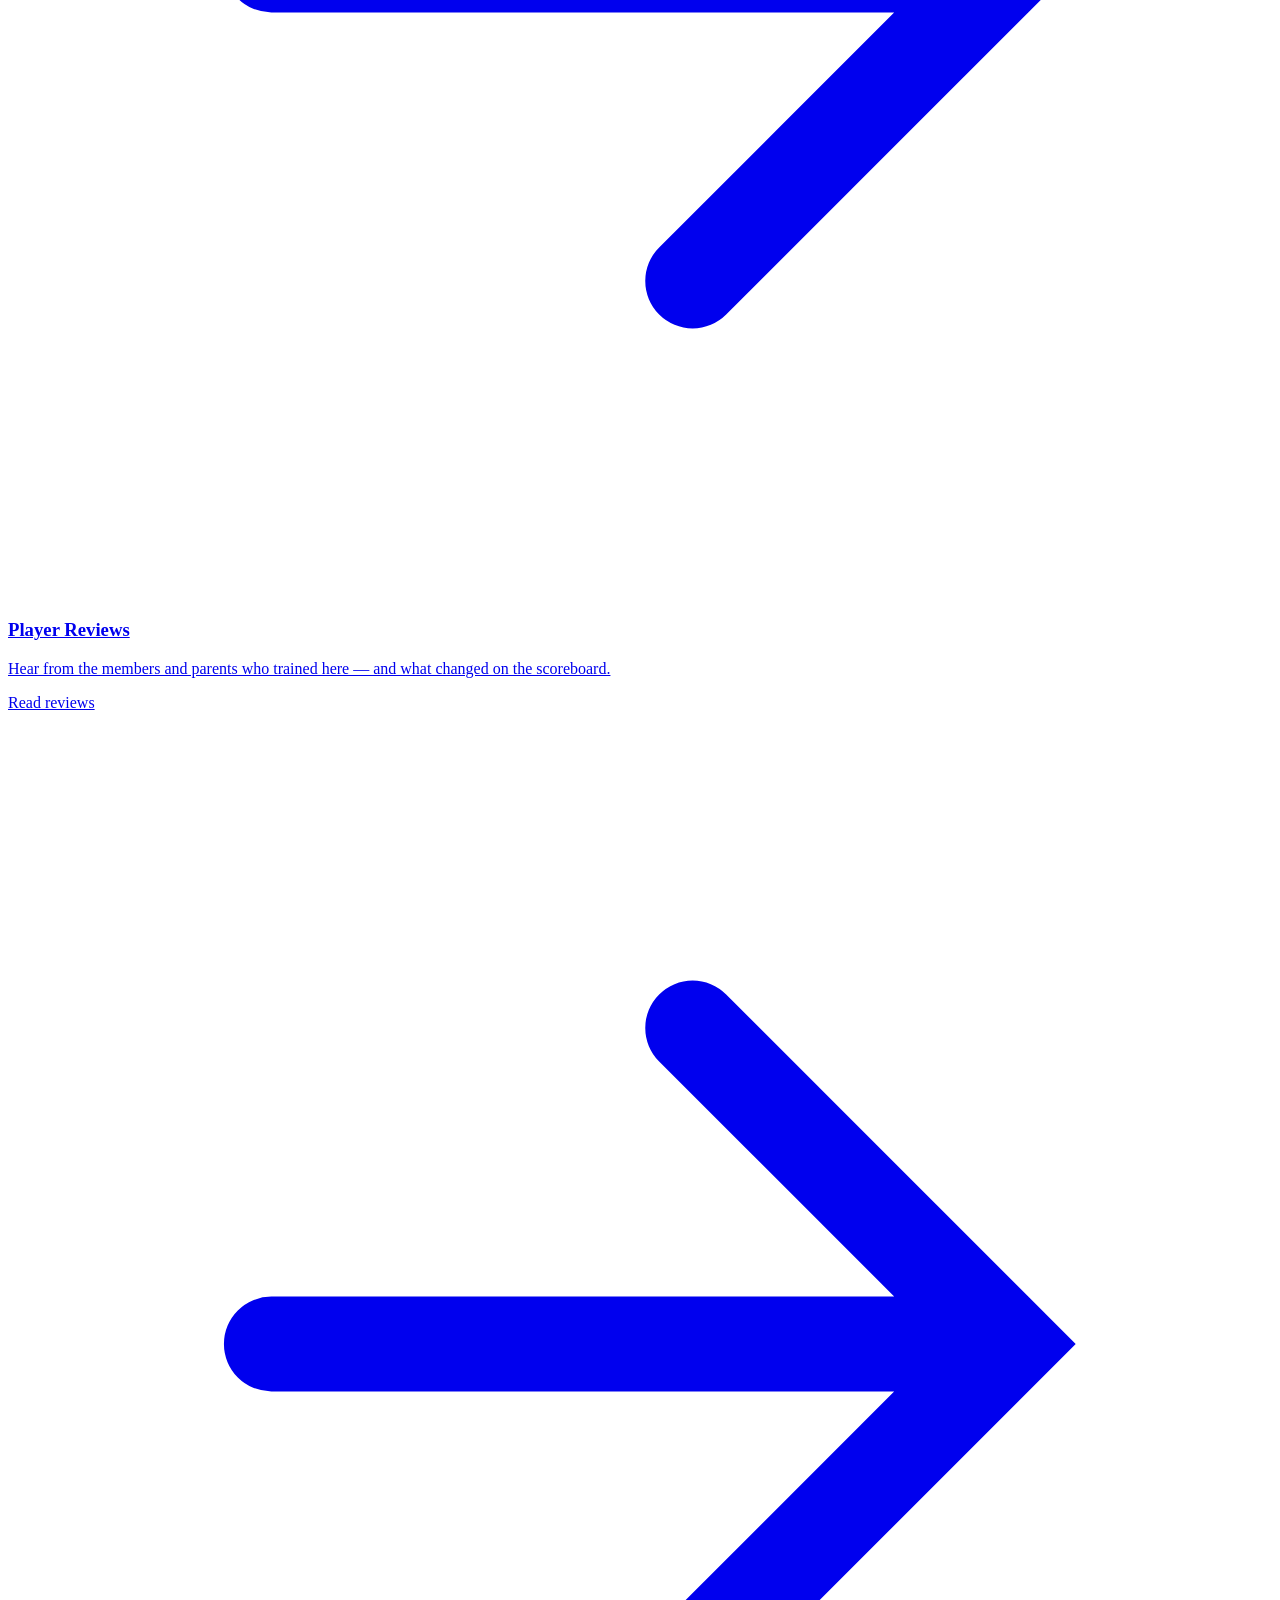
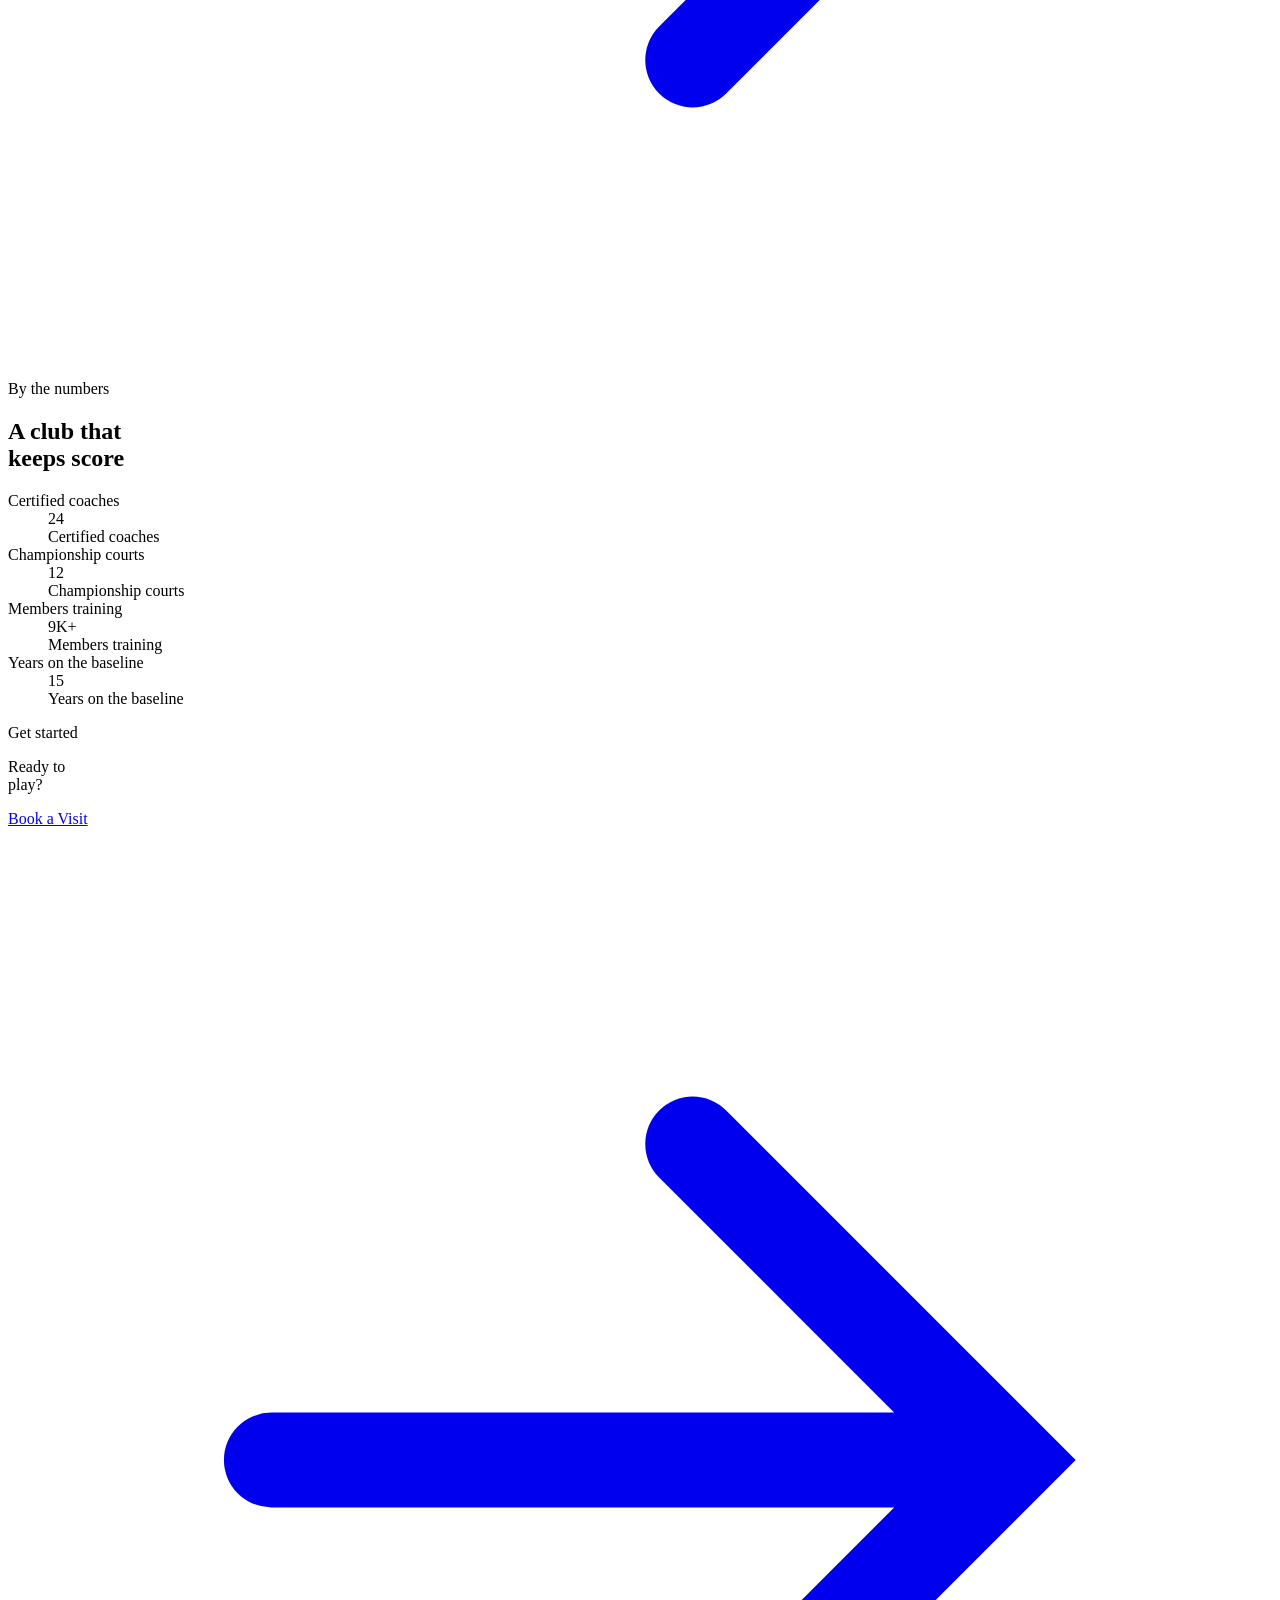
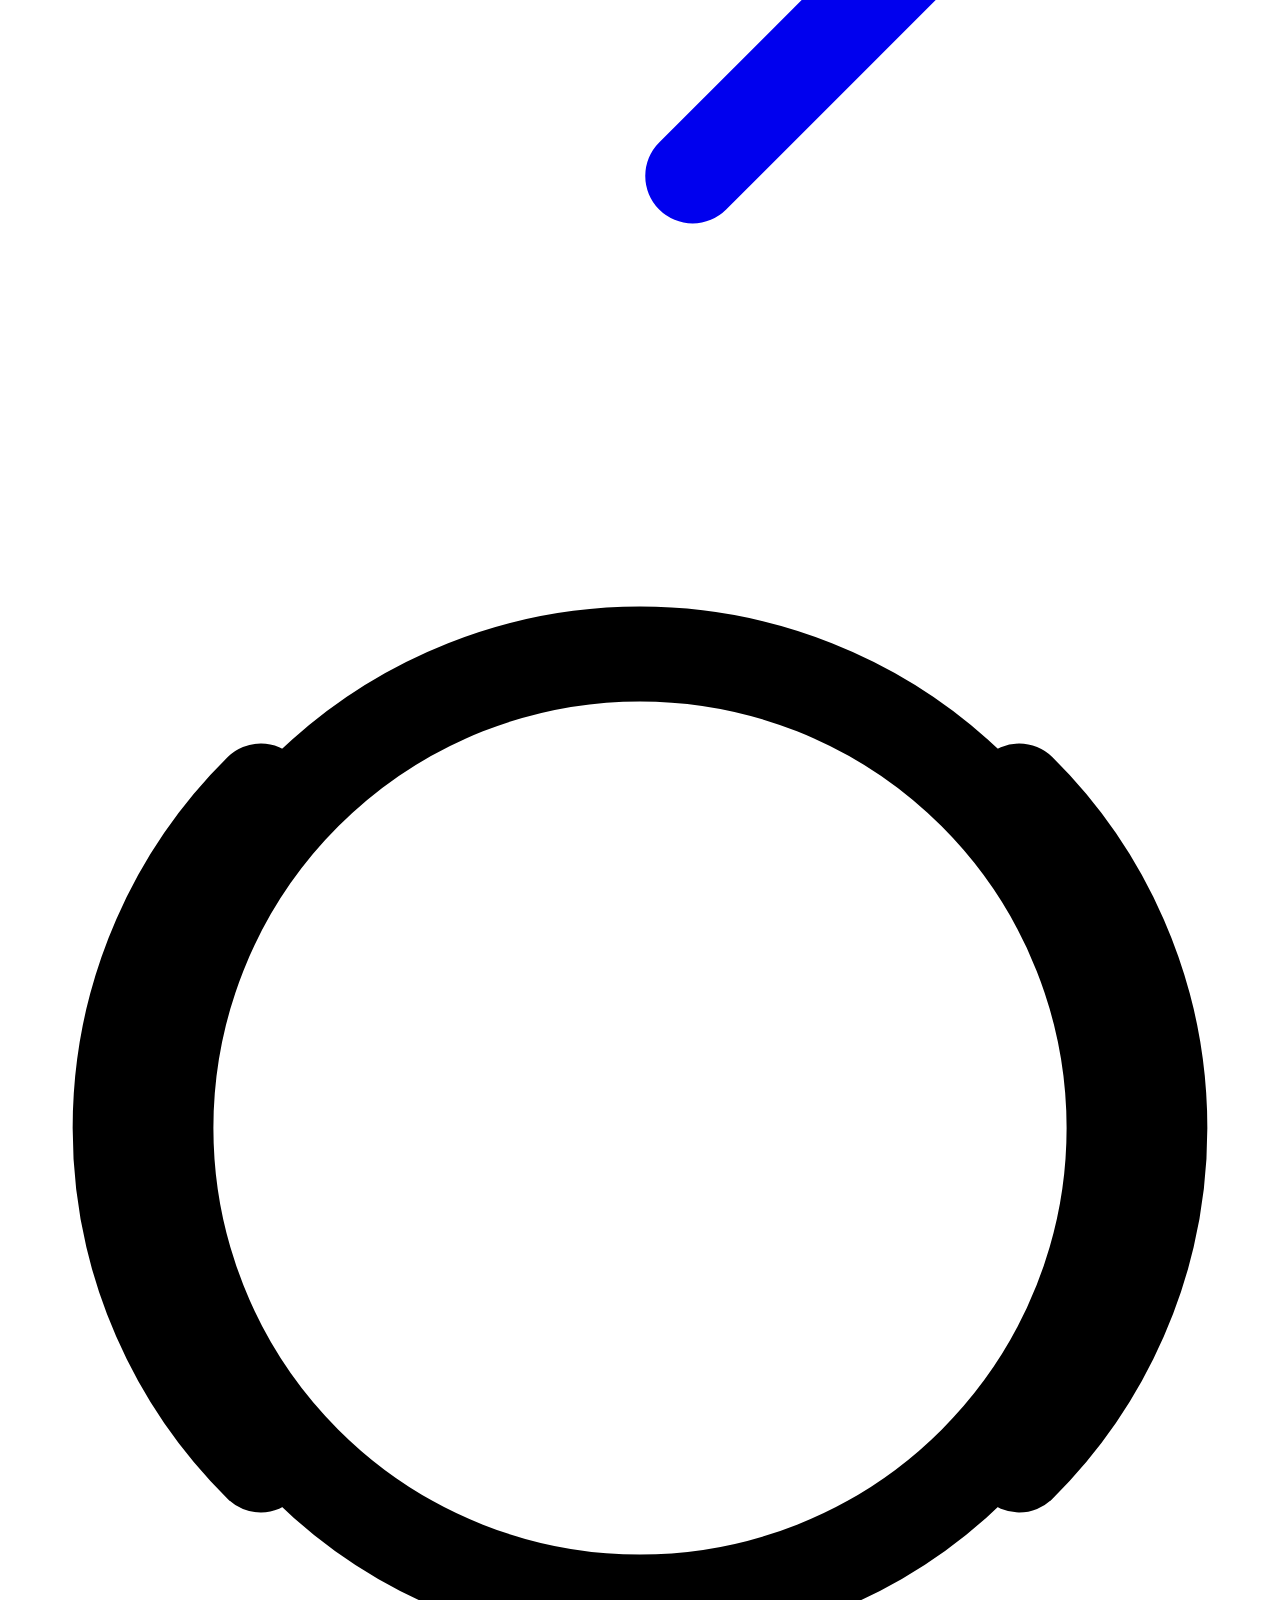
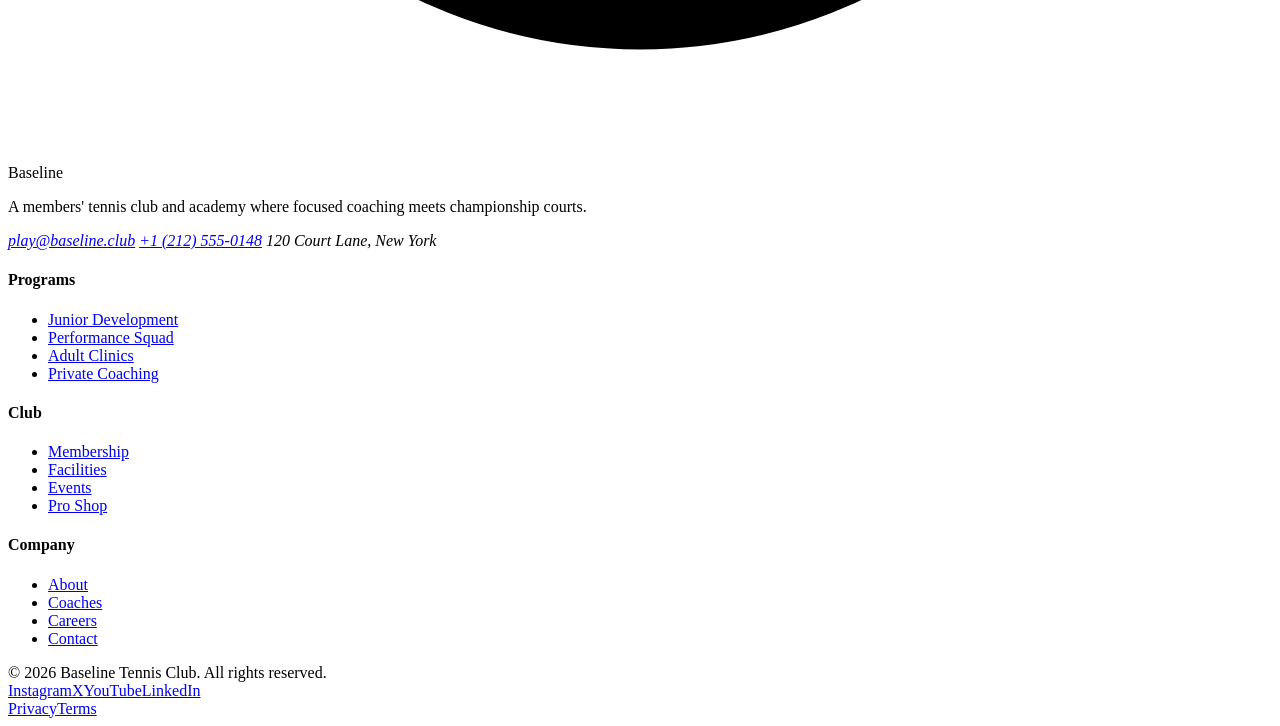
==== commit 5376e1de: "Add files via upload" ====
--- a/index.html
+++ b/index.html
@@ -1,323 +1,429 @@
 <!doctype html>
 <html lang="en">
 <head>
-<meta charset="UTF-8">
-<meta name="viewport" content="width=device-width, initial-scale=1.0">
-<title>Helm & Co. — Marketing you can steer yourself</title>
-<meta name="description" content="Brand and social media coaching for business owners who want to run their own marketing, confidently. Book a strategy call with Helm & Co.">
+<meta charset="utf-8">
+<meta name="viewport" content="width=device-width, initial-scale=1">
+<title>Baseline — Tennis Club & Academy</title>
+<meta name="description" content="A members' tennis club and academy where focused coaching meets championship courts.">
 <link rel="preconnect" href="https://fonts.googleapis.com">
-<link rel="preconnect" href="https://fonts.gstatic.com" crossorigin>
-<link href="https://fonts.googleapis.com/css2?family=Fraunces:opsz,wght@9..144,400..600&family=Inter:wght@400;500;600&family=IBM+Plex+Mono:wght@400;500&display=swap" rel="stylesheet">
-<link rel="stylesheet" href="css/styles.css">
-<link rel="stylesheet" href="css/motion.css">
+<link href="https://fonts.googleapis.com/css2?family=Onest:wght@400;500&display=swap" rel="stylesheet">
+<link rel="stylesheet" href="css/style.css">
+<script type="importmap">
+{ "imports": { "lenis": "https://cdn.jsdelivr.net/npm/lenis@1.1.18/+esm" } }
+</script>
 </head>
 <body>
 
-
-<div class="curtain" aria-hidden="true">
-  <svg class="curtain-mark" viewBox="0 0 40 40" fill="none" xmlns="http://www.w3.org/2000/svg">
-    <circle cx="20" cy="20" r="18" stroke="#EAE6DC" stroke-width="2"/>
-    <path d="M20 8 A12 12 0 0 1 30 26" stroke="#D9A441" stroke-width="2" stroke-linecap="round"/>
-    <line x1="20" y1="20" x2="27" y2="13" stroke="#2F6F6E" stroke-width="2" stroke-linecap="round"/>
-    <circle cx="20" cy="20" r="2.5" fill="#EAE6DC"/>
-  </svg>
+<!-- loader -->
+<div class="loader" id="loader">
+  <div class="loader-mark" id="loaderMark">
+    <svg viewBox="0 0 24 24" fill="none" stroke="currentColor" stroke-width="1.8" stroke-linecap="round"><circle cx="12" cy="12" r="9"/><path d="M4.8 5.6A9 9 0 0 0 4.8 18.4"/><path d="M19.2 5.6a9 9 0 0 1 0 12.8"/></svg>
+    Baseline
+  </div>
+  <div class="loader-track"><div class="loader-fill" id="loaderFill"></div></div>
 </div>
-<header class="site-header">
-  <nav class="nav">
-    <a href="index.html" class="brand">
-      <svg class="brand-mark" viewBox="0 0 40 40" fill="none" xmlns="http://www.w3.org/2000/svg">
-        <circle cx="20" cy="20" r="18" stroke="#1C2331" stroke-width="2"/>
-        <path d="M20 8 A12 12 0 0 1 30 26" stroke="#D9A441" stroke-width="2" stroke-linecap="round"/>
-        <line x1="20" y1="20" x2="27" y2="13" stroke="#2F6F6E" stroke-width="2" stroke-linecap="round"/>
-        <circle cx="20" cy="20" r="2.5" fill="#1C2331"/>
-      </svg>
-      Helm&nbsp;&amp;&nbsp;Co.
-    </a>
-    <button class="nav-toggle" aria-label="Toggle menu" aria-expanded="false">
-      <span></span>
-    </button>
-    <ul class="nav-links">
-      <li><a href="index.html" aria-current="page">Home</a></li>
-      <li><a href="about.html">About</a></li>
-      <li><a href="services.html">Services</a></li>
-      <li><a href="portfolio.html">Portfolio</a></li>
-      <li><a href="blog.html">Blog</a></li>
-      <li><a href="contact.html">Contact</a></li>
-    </ul>
-    <div class="nav-actions">
-      <a href="contact.html" class="btn btn-primary nav-cta">Book a call</a>
-    </div>
-  </nav>
-</header>
+
+<!-- fullscreen menu -->
+<div class="menu-overlay">
+  <div class="backdrop"></div>
+  <div class="menu-panel">
+    <div class="menu-inner">
+      <div class="menu-top">
+        <div class="brand" style="flex:none;">
+          <svg viewBox="0 0 24 24" fill="none" stroke="currentColor" stroke-width="1.8" stroke-linecap="round"><circle cx="12" cy="12" r="9"/><path d="M4.8 5.6A9 9 0 0 0 4.8 18.4"/><path d="M19.2 5.6a9 9 0 0 1 0 12.8"/></svg>
+          Baseline
+        </div>
+        <button class="menu-close" data-close-menu aria-label="Close menu">
+          <svg viewBox="0 0 24 24" fill="none" stroke="currentColor" stroke-width="1.8" stroke-linecap="round"><path d="M6 6l12 12M18 6L6 18"/></svg>
+        </button>
+      </div>
+      <nav class="menu-nav">
+        <a href="programs.html" data-nav-link>Programs</a>
+        <a href="facilities.html" data-nav-link>Facilities</a>
+        <a href="testimonials.html" data-nav-link>Reviews</a>
+        <a href="contact.html" data-nav-link>Contact</a>
+      </nav>
+      <div class="menu-bottom">
+        <a class="pill-btn light" href="contact.html">
+          Book a Visit
+          <svg viewBox="0 0 24 24" fill="none" stroke="currentColor" stroke-width="1.8" stroke-linecap="round"><path d="M5 12h14M13 6l6 6-6 6"/></svg>
+        </a>
+        <nav class="menu-social">
+          <a href="#instagram">Instagram</a><a href="#x">X</a><a href="#youtube">YouTube</a><a href="#linkedin">LinkedIn</a>
+        </nav>
+      </div>
+    </div>
+  </div>
+</div>
 
 <main>
   <!-- HERO -->
   <section class="hero">
-    <div class="parallax-blob" data-speed="0.15" style="width:280px; height:280px; top:-60px; left:-80px; background:#2F6F6E; opacity:0.18;"></div>
-    <div class="parallax-blob" data-speed="0.3" style="width:180px; height:180px; top:220px; right:-60px; background:#D9A441; opacity:0.22;"></div>
-    <div class="parallax-blob" data-speed="0.08" style="width:120px; height:120px; bottom:-40px; left:38%; background:#1C2331; opacity:0.08;"></div>
-    <div class="container hero-grid">
+    <div class="hero-plate">
+      <div class="layer" id="parallaxLayer">
+        <img src="https://api.getlayers.ai/storage/v1/object/public/public/assets/baseline-88535e4000/hero/hero-court.webp" alt="Player lunging for a shot on a hard court" fetchpriority="high">
+      </div>
+      <div class="overlay"></div>
+    </div>
+
+    <header class="site-header on-dark">
+      <nav class="nav-left">
+        <a href="programs.html">Programs & Coaches</a>
+        <a href="facilities.html">Club & Events</a>
+      </nav>
+      <div class="brand">
+        <svg viewBox="0 0 24 24" fill="none" stroke="currentColor" stroke-width="1.8" stroke-linecap="round"><circle cx="12" cy="12" r="9"/><path d="M4.8 5.6A9 9 0 0 0 4.8 18.4"/><path d="M19.2 5.6a9 9 0 0 1 0 12.8"/></svg>
+        Baseline
+      </div>
+      <div class="nav-right">
+        <a class="book-visit-link" href="contact.html">Book a Visit</a>
+        <button class="burger" data-open-menu aria-label="Open menu">
+          <span class="bars"><span></span><span></span></span>
+        </button>
+      </div>
+    </header>
+
+    <div class="hero-title-wrap">
+      <h1 class="hero-title" id="heroTitle">
+        <span class="clip"><span>Own The Court</span></span>
+      </h1>
+    </div>
+
+    <div class="hero-bottom">
+      <p class="hero-tagline" id="heroTagline">
+        <span class="clip"><span>Show Up,</span></span>
+        <span class="clip"><span>Level Up</span></span>
+      </p>
+
+      <div class="hero-cluster">
+        <div class="collection-slider glass-card inview" id="collectionSlider" data-delay="650" style="padding:0.75rem; background:transparent; border:none; box-shadow:none; backdrop-filter:none;">
+          <div class="collection-card glass-card" id="collectionCard">
+            <img id="collImg" src="https://api.getlayers.ai/storage/v1/object/public/public/assets/baseline-88535e4000/2.webp" alt="Player driving a backhand on a hard court" loading="lazy">
+            <div class="meta">
+              <div class="cbrand" id="collBrand">Baseline Pro</div>
+              <div class="ctitle" id="collTitle">Featured Gear</div>
+              <a class="ccta" href="#" id="collCta">Shop the kit →</a>
+            </div>
+          </div>
+          <div class="dots light" id="collDots"></div>
+        </div>
+
+        <article class="membership-card glass-card inview" data-delay="780">
+          <div class="membership-left">
+            <div class="membership-value">9K+</div>
+            <div class="membership-dots">
+              <span style="background:#5790e6"></span>
+              <span style="background:#c2e029"></span>
+              <span style="background:#0b6e97"></span>
+              <span style="background:#ffffff"></span>
+            </div>
+            <div class="membership-caption">Members on court</div>
+          </div>
+          <div class="membership-img">
+            <img src="https://api.getlayers.ai/storage/v1/object/public/public/assets/baseline-88535e4000/1.webp" alt="Player waiting to return on a clay court" loading="lazy">
+          </div>
+        </article>
+      </div>
+    </div>
+  </section>
+
+  <!-- TRUST -->
+  <section class="trust">
+    <div class="trust-top">
+      <div class="percent-badge inview scale">
+        <b>100%</b>
+        <span>Coaching built around your game</span>
+      </div>
+      <article class="badge-card inview" data-delay="120">
+        <div class="badge-chip">#01</div>
+        <div>
+          <h3>Trusted by serious players</h3>
+          <p>From first-timers to nationally ranked juniors, players train here because the progress shows up on the scoreboard.</p>
+        </div>
+      </article>
+    </div>
+
+    <h2 class="ghost-heading" id="ghostHeading">
+      <div class="ghost-row">
+        <span class="ghost-word clip" data-delay="0"><span></span></span>
+        <span class="ghost-word clip" data-delay="60"><span></span></span>
+      </div>
+      <div class="ghost-row">
+        <span class="ghost-word ink clip" data-delay="120"><span></span></span>
+        <span class="ghost-word clip" data-delay="180"><span></span></span>
+      </div>
+    </h2>
+
+    <div class="coach-wrap">
+      <figure class="coach-card inview scale" data-delay="0">
+        <div class="coach-figure" id="coachFigure"></div>
+        <div class="coach-caption">
+          <div class="name" id="coachName">Marco Vidal</div>
+          <div class="role" id="coachRole">Head Coach</div>
+        </div>
+      </figure>
+    </div>
+
+    <div class="trust-controls">
+      <button class="arrow-btn outline prev" id="trustPrev" aria-label="Previous coach">
+        <svg viewBox="0 0 24 24" fill="none" stroke="currentColor" stroke-width="1.8" stroke-linecap="round"><path d="M5 12h14M13 6l6 6-6 6"/></svg>
+      </button>
+      <div class="dots" id="trustDots"></div>
+      <button class="arrow-btn solid" id="trustNext" aria-label="Next coach">
+        <svg viewBox="0 0 24 24" fill="none" stroke="currentColor" stroke-width="1.8" stroke-linecap="round"><path d="M5 12h14M13 6l6 6-6 6"/></svg>
+      </button>
+    </div>
+  </section>
+
+  <!-- EXPLORE / links to other pages -->
+  <section class="explore">
+    <div class="eyebrow dark">Find your way in</div>
+    <h2 style="margin-top:1rem; font-size:3rem; font-weight:500; line-height:.95; letter-spacing:-0.01em;">Explore the club</h2>
+    <div class="explore-grid">
+      <a class="explore-card inview" href="programs.html" data-delay="0">
+        <h3>Programs & Coaches</h3>
+        <p>Junior development, performance squads, adult clinics, and private coaching — built for every level.</p>
+        <span class="go">View programs <svg viewBox="0 0 24 24" fill="none" stroke="currentColor" stroke-width="1.8" stroke-linecap="round"><path d="M5 12h14M13 6l6 6-6 6"/></svg></span>
+      </a>
+      <a class="explore-card inview" href="facilities.html" data-delay="90">
+        <h3>Club & Facilities</h3>
+        <p>Tour our world-class clay and hard courts, tuned for training and match-ready play.</p>
+        <span class="go">Tour the courts <svg viewBox="0 0 24 24" fill="none" stroke="currentColor" stroke-width="1.8" stroke-linecap="round"><path d="M5 12h14M13 6l6 6-6 6"/></svg></span>
+      </a>
+      <a class="explore-card inview" href="testimonials.html" data-delay="180">
+        <h3>Player Reviews</h3>
+        <p>Hear from the members and parents who trained here — and what changed on the scoreboard.</p>
+        <span class="go">Read reviews <svg viewBox="0 0 24 24" fill="none" stroke="currentColor" stroke-width="1.8" stroke-linecap="round"><path d="M5 12h14M13 6l6 6-6 6"/></svg></span>
+      </a>
+    </div>
+  </section>
+
+  <!-- STATS -->
+  <section class="stats">
+    <div class="eyebrow light">By the numbers</div>
+    <h2 data-stack>
+      <span class="stack-line">A club that</span><br>
+      <span class="stack-line">keeps score</span>
+    </h2>
+    <dl class="stats-grid">
+      <div class="stat-cell inview" data-delay="0">
+        <dt class="sr-only">Certified coaches</dt>
+        <dd><div class="value">24</div><div class="label">Certified coaches</div></dd>
+      </div>
+      <div class="stat-cell inview" data-delay="110">
+        <dt class="sr-only">Championship courts</dt>
+        <dd><div class="value">12</div><div class="label">Championship courts</div></dd>
+      </div>
+      <div class="stat-cell inview" data-delay="220">
+        <dt class="sr-only">Members training</dt>
+        <dd><div class="value">9K+</div><div class="label">Members training</div></dd>
+      </div>
+      <div class="stat-cell inview" data-delay="330">
+        <dt class="sr-only">Years on the baseline</dt>
+        <dd><div class="value">15</div><div class="label">Years on the baseline</div></dd>
+      </div>
+    </dl>
+  </section>
+
+  <!-- FOOTER -->
+  <footer class="site-footer" id="contact">
+    <div class="footer-cta">
       <div>
-        <span class="eyebrow">Brand &amp; Social Strategy Studio</span>
-        <h1>Marketing you can steer yourself.</h1>
-        <p class="lede">We sit beside you, not in front of you. Helm &amp; Co. builds your brand strategy and social system, then hands you the wheel — with the confidence and training to actually drive it.</p>
-        <div class="hero-ctas">
-          <a href="contact.html" class="btn btn-gold">Book a strategy call</a>
-          <a href="services.html" class="btn btn-ghost">See how it works</a>
+        <div class="eyebrow light">Get started</div>
+        <p data-stack>
+          <span class="stack-line">Ready to</span><br>
+          <span class="stack-line">play?</span>
+        </p>
+      </div>
+      <a class="pill-btn light inview" data-delay="150" href="contact.html">
+        Book a Visit
+        <svg viewBox="0 0 24 24" fill="none" stroke="currentColor" stroke-width="1.8" stroke-linecap="round"><path d="M5 12h14M13 6l6 6-6 6"/></svg>
+      </a>
+    </div>
+
+    <div class="footer-cols">
+      <div class="footer-brand">
+        <div class="brand">
+          <svg viewBox="0 0 24 24" fill="none" stroke="currentColor" stroke-width="1.8" stroke-linecap="round"><circle cx="12" cy="12" r="9"/><path d="M4.8 5.6A9 9 0 0 0 4.8 18.4"/><path d="M19.2 5.6a9 9 0 0 1 0 12.8"/></svg>
+          Baseline
         </div>
-      </div>
-      <div class="hero-dial dial-wrap">
-        <svg viewBox="0 0 260 220" width="100%" xmlns="http://www.w3.org/2000/svg">
-          <path d="M20 170 A110 110 0 0 1 240 170" stroke="#DBD4C3" stroke-width="14" fill="none" stroke-linecap="round"/>
-          <path d="M20 170 A110 110 0 0 1 178 76" stroke="#2F6F6E" stroke-width="14" fill="none" stroke-linecap="round"/>
-          <path d="M178 76 A110 110 0 0 1 240 170" stroke="#D9A441" stroke-width="14" fill="none" stroke-linecap="round"/>
-          <g class="dial-needle">
-            <line x1="130" y1="170" x2="130" y2="70" stroke="#1C2331" stroke-width="4" stroke-linecap="round"/>
-          </g>
-          <circle cx="130" cy="170" r="10" fill="#1C2331"/>
-          <text x="46" y="200" font-family="IBM Plex Mono, monospace" font-size="11" fill="#333D52">HANDS-OFF</text>
-          <text x="178" y="200" font-family="IBM Plex Mono, monospace" font-size="11" fill="#333D52">HANDS-ON</text>
-        </svg>
-      </div>
-    </div>
-  </section>
-
-  <!-- EMPATHY -->
-  <section class="empathy">
-    <div class="container">
-      <span class="eyebrow">Sound familiar?</span>
-      <h2 style="max-width: 16ch;">No one knows your brand like you do.</h2>
-      <ul class="empathy-list">
-        <li>
-          <span class="tag">Outsourcing</span>
-          <p>You hired a freelancer to "handle" your socials, and the voice coming back doesn't sound like you at all.</p>
-        </li>
-        <li>
-          <span class="tag">Overwhelm</span>
-          <p>You know your products, your customers, your industry — you just can't keep up with what the algorithm wants this week.</p>
-        </li>
-        <li>
-          <span class="tag">Guesswork</span>
-          <p>You're posting, but you're not sure it's building toward anything. No plan, no system, just vibes.</p>
-        </li>
-        <li>
-          <span class="tag">Dependence</span>
-          <p>Every agency wants a retainer forever. You want to understand your own marketing, not rent someone else's.</p>
-        </li>
-      </ul>
-    </div>
-  </section>
-
-  <!-- PROCESS (cinematic, sticky-pinned) -->
-  <section>
-    <div class="container">
-      <span class="eyebrow">How it works</span>
-      <h2 style="max-width: 20ch;">Three steps from scattered to steady.</h2>
-      <div class="process-cinematic" style="margin-top: 2.5rem;">
-        <div class="process-sticky">
-          <svg viewBox="0 0 260 220" width="220" xmlns="http://www.w3.org/2000/svg">
-            <path d="M20 170 A110 110 0 0 1 240 170" stroke="#DBD4C3" stroke-width="14" fill="none" stroke-linecap="round"/>
-            <path d="M20 170 A110 110 0 0 1 178 76" stroke="#2F6F6E" stroke-width="14" fill="none" stroke-linecap="round"/>
-            <path d="M178 76 A110 110 0 0 1 240 170" stroke="#D9A441" stroke-width="14" fill="none" stroke-linecap="round"/>
-            <g class="dial-needle-cinematic" style="transform: rotate(-64deg);">
-              <line x1="130" y1="170" x2="130" y2="70" stroke="#1C2331" stroke-width="4" stroke-linecap="round"/>
-            </g>
-            <circle cx="130" cy="170" r="10" fill="#1C2331"/>
-          </svg>
-          <span class="step-indicator">01 — Chart the course</span>
-        </div>
-        <div class="process-steps">
-          <div class="step" data-label="01 — Chart the course">
-            <span class="num">01 — Chart the course</span>
-            <h3>Strategy &amp; audit</h3>
-            <p>We map your brand, your audience, and where your marketing is actually leaking time and money.</p>
-          </div>
-          <div class="step" data-label="02 — Build the system">
-            <span class="num">02 — Build the system</span>
-            <h3>Templates &amp; training</h3>
-            <p>You get content systems, calendars, and hands-on coaching built around how you already work.</p>
-          </div>
-          <div class="step" data-label="03 — Take the wheel">
-            <span class="num">03 — Take the wheel</span>
-            <h3>Handover &amp; check-ins</h3>
-            <p>You run your own marketing with confidence, with us on call for monthly audits and course corrections.</p>
-          </div>
-        </div>
-      </div>
-    </div>
-  </section>
-
-  <!-- MARQUEE -->
-  <div class="marquee">
-    <div class="marquee-track">
-      <span>Brand Strategy</span>
-      <span>Content Systems</span>
-      <span>Social Coaching</span>
-      <span>Monthly Audits</span>
-      <span>Team Workshops</span>
-      <span>Done-With-You Campaigns</span>
-    </div>
-  </div>
-
-  <!-- SERVICES TEASER -->
-  <section style="background: var(--paper); border-top: 1px solid var(--line); border-bottom: 1px solid var(--line);">
-    <div class="container">
-      <span class="eyebrow">What we do</span>
-      <h2 style="max-width: 18ch;">Coaching, systems, and campaigns — pick your speed.</h2>
-      <div class="card-grid" style="margin-top: 2.5rem;">
-        <div class="card">
-          <svg class="icon" viewBox="0 0 24 24" fill="none" stroke="currentColor" stroke-width="1.6"><circle cx="12" cy="12" r="9"/><path d="M12 7v5l3 3"/></svg>
-          <h3>Brand Strategy Sessions</h3>
-          <p>One-on-one working sessions to define your voice, positioning, and content pillars.</p>
-          <a href="services.html" class="card-link">Learn more →</a>
-        </div>
-        <div class="card">
-          <svg class="icon" viewBox="0 0 24 24" fill="none" stroke="currentColor" stroke-width="1.6"><rect x="3" y="4" width="18" height="16" rx="2"/><path d="M3 9h18M8 4v3M16 4v3"/></svg>
-          <h3>Monthly Coaching</h3>
-          <p>Ongoing sessions to plan content, review performance, and adjust the plan together.</p>
-          <a href="services.html" class="card-link">Learn more →</a>
-        </div>
-        <div class="card">
-          <svg class="icon" viewBox="0 0 24 24" fill="none" stroke="currentColor" stroke-width="1.6"><path d="M4 19V5a2 2 0 012-2h9l5 5v11a2 2 0 01-2 2H6a2 2 0 01-2-2z"/><path d="M13 3v5h5"/></svg>
-          <h3>Content Systems</h3>
-          <p>Templates, calendars, and workflows so posting stops eating your whole week.</p>
-          <a href="services.html" class="card-link">Learn more →</a>
-        </div>
-      </div>
-    </div>
-  </section>
-
-  <!-- PORTFOLIO TEASER -->
-  <section>
-    <div class="container">
-      <span class="eyebrow">Recent work</span>
-      <h2 style="max-width: 18ch;">Brands who now steer their own ship.</h2>
-      <div class="card-grid" style="margin-top: 2.5rem;">
-        <a class="case-card" href="portfolio.html">
-          <svg class="case-thumb" viewBox="0 0 400 250" xmlns="http://www.w3.org/2000/svg">
-            <rect width="400" height="250" fill="#DBD4C3"/>
-            <circle cx="200" cy="125" r="70" fill="#2F6F6E" opacity="0.85"/>
-            <circle cx="270" cy="80" r="26" fill="#D9A441"/>
-          </svg>
-          <div class="case-body">
-            <div class="case-meta"><span>Hospitality</span><span>·</span><span>Brand + Socials</span></div>
-            <h3>Marlow Coffee Roasters</h3>
-            <p>From inconsistent posting to a content calendar the team runs solo.</p>
-          </div>
-        </a>
-        <a class="case-card" href="portfolio.html">
-          <svg class="case-thumb" viewBox="0 0 400 250" xmlns="http://www.w3.org/2000/svg">
-            <rect width="400" height="250" fill="#DBD4C3"/>
-            <rect x="110" y="60" width="180" height="130" fill="#D9A441" opacity="0.9"/>
-            <circle cx="120" cy="70" r="18" fill="#1C2331"/>
-          </svg>
-          <div class="case-body">
-            <div class="case-meta"><span>Retail</span><span>·</span><span>Rebrand</span></div>
-            <h3>Osier &amp; Fig Boutique</h3>
-            <p>A full visual identity refresh paired with a 90-day launch campaign.</p>
-          </div>
-        </a>
-        <a class="case-card" href="portfolio.html">
-          <svg class="case-thumb" viewBox="0 0 400 250" xmlns="http://www.w3.org/2000/svg">
-            <rect width="400" height="250" fill="#DBD4C3"/>
-            <path d="M0 180 L120 90 L220 150 L400 60 L400 250 L0 250 Z" fill="#1C2331" opacity="0.9"/>
-          </svg>
-          <div class="case-body">
-            <div class="case-meta"><span>Fitness</span><span>·</span><span>Coaching</span></div>
-            <h3>Northfield Strength Studio</h3>
-            <p>Monthly coaching that turned a founder-run Instagram into a lead engine.</p>
-          </div>
-        </a>
-      </div>
-    </div>
-  </section>
-
-  <!-- TESTIMONIAL -->
-  <section>
-    <div class="container">
-      <div class="quote-block">
-        <p>"I stopped waiting on an agency to reply and started posting things that actually sound like me. Six months in, I don't need Helm & Co. in the room — but I still book the monthly check-in."</p>
-        <div class="quote-cite">— Founder, Marlow Coffee Roasters</div>
-      </div>
-    </div>
-  </section>
-
-  <!-- CTA -->
-  <section>
-    <div class="container">
-      <div class="cta-band">
-        <div>
-          <h2>Ready to take the wheel?</h2>
-          <p>Book a free 20-minute strategy call — no pitch, just a plan.</p>
-        </div>
-        <div style="display:flex; gap:1rem; flex-wrap:wrap;">
-          <a href="contact.html" class="btn btn-gold">Book a strategy call</a>
-          <a href="https://wa.me/61400000000?text=Hi%20Helm%20%26%20Co.%2C%20I%27d%20like%20to%20chat%20about%20my%20marketing." class="btn btn-whatsapp" target="_blank" rel="noopener">Chat on WhatsApp</a>
-        </div>
-      </div>
-    </div>
-  </section>
+        <p>A members' tennis club and academy where focused coaching meets championship courts.</p>
+        <address>
+          <a href="mailto:play@baseline.club">play@baseline.club</a>
+          <a href="tel:+12125550148">+1 (212) 555-0148</a>
+          <span class="muted">120 Court Lane, New York</span>
+        </address>
+      </div>
+      <nav class="footer-nav">
+        <h4>Programs</h4>
+        <ul>
+          <li><a href="programs.html#junior">Junior Development</a></li>
+          <li><a href="programs.html#performance">Performance Squad</a></li>
+          <li><a href="programs.html#adult">Adult Clinics</a></li>
+          <li><a href="programs.html#private">Private Coaching</a></li>
+        </ul>
+      </nav>
+      <nav class="footer-nav">
+        <h4>Club</h4>
+        <ul>
+          <li><a href="contact.html">Membership</a></li>
+          <li><a href="facilities.html">Facilities</a></li>
+          <li><a href="facilities.html">Events</a></li>
+          <li><a href="contact.html">Pro Shop</a></li>
+        </ul>
+      </nav>
+      <nav class="footer-nav">
+        <h4>Company</h4>
+        <ul>
+          <li><a href="index.html">About</a></li>
+          <li><a href="programs.html">Coaches</a></li>
+          <li><a href="contact.html">Careers</a></li>
+          <li><a href="contact.html">Contact</a></li>
+        </ul>
+      </nav>
+    </div>
+
+    <div class="footer-bottom">
+      <span>© 2026 Baseline Tennis Club. All rights reserved.</span>
+      <nav><a href="#instagram">Instagram</a><a href="#x">X</a><a href="#youtube">YouTube</a><a href="#linkedin">LinkedIn</a></nav>
+      <nav><a href="#privacy">Privacy</a><a href="#terms">Terms</a></nav>
+    </div>
+  </footer>
 </main>
 
-<footer class="site-footer">
-  <div class="container footer-grid">
-    <div>
-      <div class="brand" style="color: var(--stone); margin-bottom: 1rem;">
-        <svg class="brand-mark" viewBox="0 0 40 40" fill="none" xmlns="http://www.w3.org/2000/svg">
-          <circle cx="20" cy="20" r="18" stroke="#EAE6DC" stroke-width="2"/>
-          <path d="M20 8 A12 12 0 0 1 30 26" stroke="#D9A441" stroke-width="2" stroke-linecap="round"/>
-          <line x1="20" y1="20" x2="27" y2="13" stroke="#2F6F6E" stroke-width="2" stroke-linecap="round"/>
-          <circle cx="20" cy="20" r="2.5" fill="#EAE6DC"/>
-        </svg>
-        Helm &amp; Co.
-      </div>
-      <p>Brand and social strategy for owners who'd rather learn the wheel than hand it over for good.</p>
-      <div class="social-row">
-        <a href="#" aria-label="Instagram">IG</a>
-        <a href="#" aria-label="LinkedIn">IN</a>
-        <a href="#" aria-label="Facebook">FB</a>
-      </div>
-    </div>
-    <div>
-      <h4>Site</h4>
-      <ul class="footer-links">
-        <li><a href="about.html">About</a></li>
-        <li><a href="services.html">Services</a></li>
-        <li><a href="portfolio.html">Portfolio</a></li>
-        <li><a href="blog.html">Blog</a></li>
-      </ul>
-    </div>
-    <div>
-      <h4>Services</h4>
-      <ul class="footer-links">
-        <li><a href="services.html">Brand Strategy</a></li>
-        <li><a href="services.html">Monthly Coaching</a></li>
-        <li><a href="services.html">Content Systems</a></li>
-        <li><a href="services.html">Workshops</a></li>
-      </ul>
-    </div>
-    <div>
-      <h4>Contact</h4>
-      <ul class="footer-links">
-        <li><a href="mailto:hello@helmandco.example">hello@helmandco.example</a></li>
-        <li><a href="tel:+61400000000">+61 400 000 000</a></li>
-        <li><a href="https://wa.me/61400000000" target="_blank" rel="noopener">WhatsApp us</a></li>
-        <li>Gold Coast, QLD, Australia</li>
-      </ul>
-    </div>
-  </div>
-  <div class="container footer-bottom">
-    <span>© <span id="year"></span> Helm &amp; Co. All rights reserved.</span>
-    <span>Template design — customise freely.</span>
-  </div>
-</footer>
-
-<a class="whatsapp-float" href="https://wa.me/61400000000?text=Hi%20Helm%20%26%20Co.%2C%20I%27d%20like%20to%20chat%20about%20my%20marketing." target="_blank" rel="noopener" aria-label="Chat on WhatsApp">
-  <svg viewBox="0 0 32 32" fill="currentColor"><path d="M16.02 2.67C8.6 2.67 2.6 8.66 2.6 16.07c0 2.44.65 4.72 1.78 6.7L2.67 29.3l6.7-1.67a13.4 13.4 0 006.65 1.76c7.43 0 13.42-6 13.42-13.4S23.45 2.67 16.02 2.67zm0 24.2c-2.1 0-4.05-.58-5.73-1.6l-.41-.24-4 1 1.07-3.87-.27-.4a10.9 10.9 0 01-1.7-5.7c0-6.05 4.93-10.98 11.04-10.98 6.1 0 11.03 4.93 11.03 10.98 0 6.06-4.93 10.99-11.03 10.99zm6.03-8.23c-.33-.17-1.95-.96-2.25-1.07-.3-.11-.52-.17-.74.17-.22.33-.85 1.07-1.04 1.29-.19.22-.38.24-.71.08-.33-.17-1.4-.51-2.66-1.63-.98-.87-1.65-1.95-1.84-2.28-.19-.33-.02-.5.15-.67.15-.15.33-.38.5-.57.17-.19.22-.33.33-.55.11-.22.06-.41-.03-.58-.08-.17-.74-1.77-1.01-2.42-.27-.64-.54-.55-.74-.56h-.63c-.22 0-.58.08-.88.41-.3.33-1.15 1.12-1.15 2.73 0 1.6 1.18 3.16 1.34 3.38.17.22 2.32 3.55 5.63 4.98.79.34 1.4.55 1.88.7.79.25 1.51.21 2.08.13.63-.1 1.95-.8 2.23-1.57.27-.77.27-1.43.19-1.57-.08-.14-.3-.22-.63-.38z"/></svg>
-  <span class="wa-text">Chat with us</span>
-</a>
-
-<script src="js/script.js"></script>
-<script src="js/motion.js"></script>
+<script type="module">
+import "./js/main.js";
+
+/* -------- loader -------- */
+const MIN_VISIBLE = 1400, MAX_VISIBLE = 2600, EXIT = 850;
+const reduced = window.matchMedia("(prefers-reduced-motion: reduce)").matches;
+const loader = document.getElementById("loader");
+const loaderMark = document.getElementById("loaderMark");
+const loaderFill = document.getElementById("loaderFill");
+window.Baseline.lock();
+
+requestAnimationFrame(()=> loaderMark.classList.add("in"));
+requestAnimationFrame(()=> loaderFill.classList.add("fill"));
+
+let ready = false;
+function finishLoad(){
+  if (ready) return;
+  ready = true;
+  window.Baseline.unlock();
+  document.documentElement.classList.remove("lock");
+  loader.classList.add("exit");
+  // fire hero reveals now that loader clears
+  document.querySelectorAll(".hero-title .clip, .hero-tagline .clip, #collectionSlider, .membership-card").forEach(el=>{
+    setTimeout(()=> el.classList.add("in"), 0);
+  });
+  setTimeout(()=> loader.remove(), reduced ? 0 : EXIT);
+}
+function startCountdown(){
+  setTimeout(finishLoad, reduced ? 200 : MIN_VISIBLE);
+}
+if (document.readyState === "complete") startCountdown();
+else window.addEventListener("load", startCountdown);
+setTimeout(finishLoad, reduced ? 200 : MAX_VISIBLE);
+
+/* -------- hero parallax -------- */
+const heroSection = document.querySelector(".hero");
+const layer = document.getElementById("parallaxLayer");
+function parallax(){
+  const rect = heroSection.getBoundingClientRect();
+  const vh = window.innerHeight;
+  const progress = Math.min(1, Math.max(0, (vh - rect.top) / (vh + rect.height)));
+  layer.style.transform = `translateY(${progress*12}%)`;
+  requestAnimationFrame(parallax);
+}
+requestAnimationFrame(parallax);
+
+/* -------- collection slider (hero) -------- */
+const collectionSlides = [
+  { img:"https://api.getlayers.ai/storage/v1/object/public/public/assets/baseline-88535e4000/2.webp", brand:"Baseline Pro", title:"Featured Gear", cta:"Shop the kit", alt:"Player driving a backhand on a hard court" },
+  { img:"https://api.getlayers.ai/storage/v1/object/public/public/assets/baseline-88535e4000/3.webp", brand:"Court Series", title:"Summer Drop", cta:"View the line", alt:"Player stretching for a forehand on clay" },
+  { img:"https://api.getlayers.ai/storage/v1/object/public/public/assets/baseline-88535e4000/5.webp", brand:"Academy Kit", title:"Junior Range", cta:"Browse juniors", alt:"Player set in a ready stance on clay" },
+];
+let collIndex = 0;
+const collImg = document.getElementById("collImg");
+const collBrand = document.getElementById("collBrand");
+const collTitle = document.getElementById("collTitle");
+const collCta = document.getElementById("collCta");
+const collCard = document.getElementById("collectionCard");
+const collDotsWrap = document.getElementById("collDots");
+collectionSlides.forEach((_,i)=>{
+  const btn = document.createElement("button");
+  btn.innerHTML = "<span></span>";
+  btn.setAttribute("aria-current", i===0 ? "true":"false");
+  btn.addEventListener("click", ()=> setCollection(i));
+  collDotsWrap.appendChild(btn);
+});
+function setCollection(i){
+  collIndex = i;
+  collCard.style.transition = "opacity .3s, transform .3s";
+  collCard.style.opacity = 0;
+  collCard.style.transform = "translateY(16px) scale(.96)";
+  setTimeout(()=>{
+    const s = collectionSlides[collIndex];
+    collImg.src = s.img; collImg.alt = s.alt;
+    collBrand.textContent = s.brand;
+    collTitle.textContent = s.title;
+    collCta.textContent = s.cta + " →";
+    collCard.style.opacity = 1;
+    collCard.style.transform = "translateY(0) scale(1)";
+    [...collDotsWrap.children].forEach((d,j)=> d.setAttribute("aria-current", j===collIndex ? "true":"false"));
+  }, 260);
+}
+setInterval(()=> setCollection((collIndex+1) % collectionSlides.length), 3800);
+
+/* -------- trust coach carousel -------- */
+const trustSlides = [
+  { img:"https://api.getlayers.ai/storage/v1/object/public/public/assets/baseline-88535e4000/5.webp", name:"Marco Vidal", role:"Head Coach", alt:"Head coach set in a ready stance on clay", headline:["Expert","Result-","Driven","Coaching"] },
+  { img:"https://api.getlayers.ai/storage/v1/object/public/public/assets/baseline-88535e4000/4.webp", name:"Elena Sokolova", role:"Performance Coach", alt:"Performance coach following through on a serve", headline:["Sharper","Faster","Stronger","Player"] },
+  { img:"https://api.getlayers.ai/storage/v1/object/public/public/assets/baseline-88535e4000/1.webp", name:"James Okoro", role:"Juniors Lead", alt:"Juniors lead waiting to return on clay", headline:["Future","Champions","Start","Here"] },
+];
+let trustIndex = 0;
+const coachFigure = document.getElementById("coachFigure");
+const coachName = document.getElementById("coachName");
+const coachRole = document.getElementById("coachRole");
+const ghostHeading = document.getElementById("ghostHeading");
+const ghostWords = ghostHeading.querySelectorAll(".ghost-word");
+const trustDotsWrap = document.getElementById("trustDots");
+
+trustSlides.forEach((s,i)=>{
+  const img = document.createElement("img");
+  img.src = s.img; img.alt = s.alt; img.loading = "lazy";
+  if (i===0) img.classList.add("active");
+  coachFigure.appendChild(img);
+});
+trustSlides.forEach((_,i)=>{
+  const btn = document.createElement("button");
+  btn.innerHTML = "<span></span>";
+  btn.setAttribute("aria-current", i===0 ? "true":"false");
+  btn.addEventListener("click", ()=> setTrust(i));
+  trustDotsWrap.appendChild(btn);
+});
+
+function renderGhost(){
+  const words = trustSlides[trustIndex].headline;
+  ghostWords.forEach((w,i)=>{
+    w.classList.remove("in");
+    w.querySelector("span").textContent = words[i];
+  });
+  requestAnimationFrame(()=>{
+    ghostWords.forEach((w,i)=> setTimeout(()=> w.classList.add("in"), i*60));
+  });
+}
+function setTrust(i){
+  trustIndex = (i + trustSlides.length) % trustSlides.length;
+  coachName.textContent = trustSlides[trustIndex].name;
+  coachRole.textContent = trustSlides[trustIndex].role;
+  [...coachFigure.querySelectorAll("img")].forEach((img,j)=> img.classList.toggle("active", j===trustIndex));
+  [...trustDotsWrap.children].forEach((d,j)=> d.setAttribute("aria-current", j===trustIndex ? "true":"false"));
+  renderGhost();
+}
+document.getElementById("trustPrev").addEventListener("click", ()=> setTrust(trustIndex-1));
+document.getElementById("trustNext").addEventListener("click", ()=> setTrust(trustIndex+1));
+renderGhost();
+</script>
 </body>
 </html>
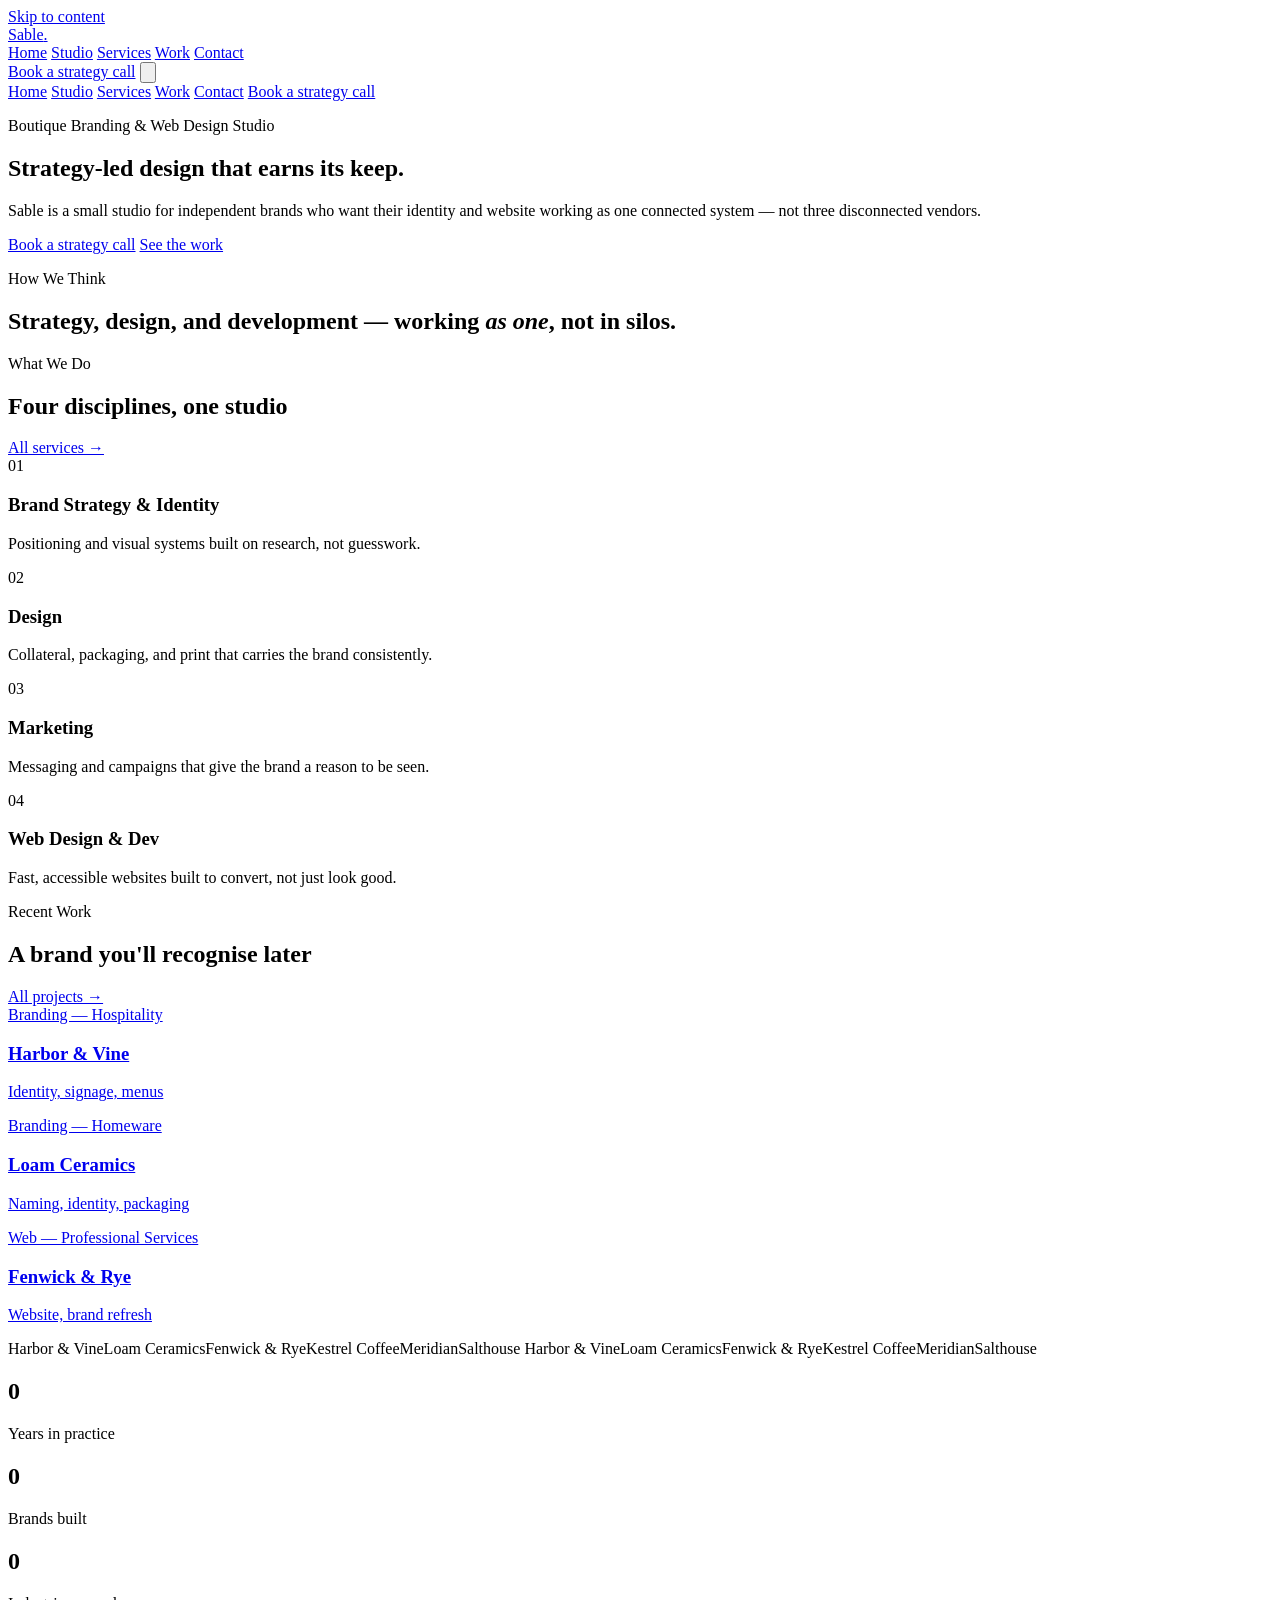
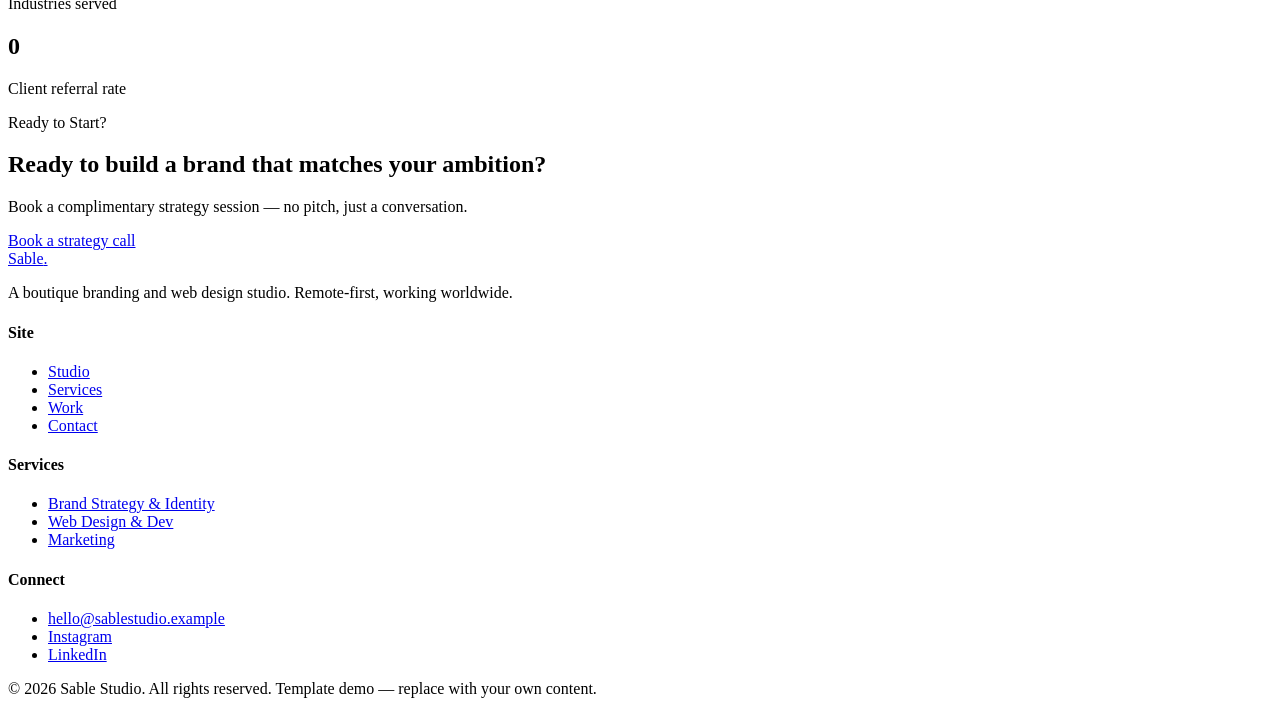
==== commit a44a0172: "Update index.html" ====
--- a/index.html
+++ b/index.html
@@ -1,429 +1,200 @@
 <!doctype html>
 <html lang="en">
 <head>
-<meta charset="utf-8">
-<meta name="viewport" content="width=device-width, initial-scale=1">
-<title>Baseline — Tennis Club & Academy</title>
-<meta name="description" content="A members' tennis club and academy where focused coaching meets championship courts.">
-<link rel="preconnect" href="https://fonts.googleapis.com">
-<link href="https://fonts.googleapis.com/css2?family=Onest:wght@400;500&display=swap" rel="stylesheet">
-<link rel="stylesheet" href="css/style.css">
-<script type="importmap">
-{ "imports": { "lenis": "https://cdn.jsdelivr.net/npm/lenis@1.1.18/+esm" } }
-</script>
+<meta charset="UTF-8">
+<script>document.documentElement.classList.add('js');</script>
+<meta name="viewport" content="width=device-width, initial-scale=1.0">
+<title>Sable Studio — Strategy-Led Branding &amp; Web Design</title>
+<meta name="description" content="Sable Studio is a boutique branding and web design studio building strategy-led identities and websites for ambitious, independent brands.">
+<link rel="icon" href="data:image/svg+xml,%3Csvg xmlns=%27http://www.w3.org/2000/svg%27 viewBox=%270 0 24 24%27%3E%3Crect width=%2724%27 height=%2724%27 rx=%276%27 fill=%27%23b85c38%27/%3E%3Ctext x=%2712%27 y=%2717%27 font-family=%27Georgia,serif%27 font-weight=%27600%27 font-size=%2714%27 fill=%27%23faf6f0%27 text-anchor=%27middle%27%3ES%3C/text%3E%3C/svg%3E">
+<link rel="stylesheet" href="assets/styles.css">
 </head>
 <body>
-
-<!-- loader -->
-<div class="loader" id="loader">
-  <div class="loader-mark" id="loaderMark">
-    <svg viewBox="0 0 24 24" fill="none" stroke="currentColor" stroke-width="1.8" stroke-linecap="round"><circle cx="12" cy="12" r="9"/><path d="M4.8 5.6A9 9 0 0 0 4.8 18.4"/><path d="M19.2 5.6a9 9 0 0 1 0 12.8"/></svg>
-    Baseline
+<a class="skip-link" href="#main">Skip to content</a>
+
+<header class="site-header">
+  <div class="container">
+    <a class="logo" href="index.html">Sable<span>.</span></a>
+    <nav class="nav-links" aria-label="Primary">
+      <a href="index.html" aria-current="page">Home</a>
+      <a href="studio.html">Studio</a>
+      <a href="services.html">Services</a>
+      <a href="work.html">Work</a>
+      <a href="contact.html">Contact</a>
+    </nav>
+    <a class="btn btn-primary nav-cta" href="contact.html">Book a strategy call</a>
+    <button class="nav-toggle" aria-label="Toggle menu" aria-expanded="false" aria-controls="mobile-menu">
+      <svg viewBox="0 0 24 24" fill="none" stroke="currentColor" stroke-width="1.8"><path d="M3 6h18M3 12h18M3 18h18" stroke-linecap="round"/></svg>
+    </button>
   </div>
-  <div class="loader-track"><div class="loader-fill" id="loaderFill"></div></div>
-</div>
-
-<!-- fullscreen menu -->
-<div class="menu-overlay">
-  <div class="backdrop"></div>
-  <div class="menu-panel">
-    <div class="menu-inner">
-      <div class="menu-top">
-        <div class="brand" style="flex:none;">
-          <svg viewBox="0 0 24 24" fill="none" stroke="currentColor" stroke-width="1.8" stroke-linecap="round"><circle cx="12" cy="12" r="9"/><path d="M4.8 5.6A9 9 0 0 0 4.8 18.4"/><path d="M19.2 5.6a9 9 0 0 1 0 12.8"/></svg>
-          Baseline
-        </div>
-        <button class="menu-close" data-close-menu aria-label="Close menu">
-          <svg viewBox="0 0 24 24" fill="none" stroke="currentColor" stroke-width="1.8" stroke-linecap="round"><path d="M6 6l12 12M18 6L6 18"/></svg>
-        </button>
-      </div>
-      <nav class="menu-nav">
-        <a href="programs.html" data-nav-link>Programs</a>
-        <a href="facilities.html" data-nav-link>Facilities</a>
-        <a href="testimonials.html" data-nav-link>Reviews</a>
-        <a href="contact.html" data-nav-link>Contact</a>
-      </nav>
-      <div class="menu-bottom">
-        <a class="pill-btn light" href="contact.html">
-          Book a Visit
-          <svg viewBox="0 0 24 24" fill="none" stroke="currentColor" stroke-width="1.8" stroke-linecap="round"><path d="M5 12h14M13 6l6 6-6 6"/></svg>
+  <nav id="mobile-menu" class="mobile-menu" aria-label="Mobile">
+    <a href="index.html" aria-current="page">Home</a>
+    <a href="studio.html">Studio</a>
+    <a href="services.html">Services</a>
+    <a href="work.html">Work</a>
+    <a href="contact.html">Contact</a>
+    <a class="btn btn-primary mt-2" href="contact.html">Book a strategy call</a>
+  </nav>
+</header>
+
+<main id="main">
+
+  <section class="hero">
+    <div class="blob-field" aria-hidden="true">
+      <div class="blob blob-a"></div>
+      <div class="blob blob-b"></div>
+    </div>
+    <div class="container">
+      <p class="eyebrow">Boutique Branding &amp; Web Design Studio</p>
+      <h1 data-split-words>Strategy-led design that earns its keep.</h1>
+      <p class="hero-sub">Sable is a small studio for independent brands who want their identity and website working as one connected system — not three disconnected vendors.</p>
+      <div class="hero-actions">
+        <a class="btn btn-primary magnetic" href="contact.html">Book a strategy call</a>
+        <a class="btn btn-ghost" href="work.html">See the work</a>
+      </div>
+    </div>
+  </section>
+
+  <section class="statement">
+    <div class="container" data-reveal>
+      <p class="eyebrow">How We Think</p>
+      <h2>Strategy, design, and development — working <em>as one</em>, not in silos.</h2>
+    </div>
+  </section>
+
+  <section class="tight">
+    <div class="container">
+      <div class="section-head" data-reveal>
+        <div>
+          <p class="eyebrow">What We Do</p>
+          <h2>Four disciplines, one studio</h2>
+        </div>
+        <a class="btn btn-ghost" href="services.html">All services →</a>
+      </div>
+      <div class="grid grid-4 reveal-group">
+        <div class="service-card">
+          <span class="service-index">01</span>
+          <h3>Brand Strategy &amp; Identity</h3>
+          <p>Positioning and visual systems built on research, not guesswork.</p>
+        </div>
+        <div class="service-card">
+          <span class="service-index">02</span>
+          <h3>Design</h3>
+          <p>Collateral, packaging, and print that carries the brand consistently.</p>
+        </div>
+        <div class="service-card">
+          <span class="service-index">03</span>
+          <h3>Marketing</h3>
+          <p>Messaging and campaigns that give the brand a reason to be seen.</p>
+        </div>
+        <div class="service-card">
+          <span class="service-index">04</span>
+          <h3>Web Design &amp; Dev</h3>
+          <p>Fast, accessible websites built to convert, not just look good.</p>
+        </div>
+      </div>
+    </div>
+  </section>
+
+  <section class="bg-muted">
+    <div class="container">
+      <div class="section-head" data-reveal>
+        <div>
+          <p class="eyebrow">Recent Work</p>
+          <h2>A brand you'll recognise later</h2>
+        </div>
+        <a class="btn btn-ghost" href="work.html">All projects →</a>
+      </div>
+      <div class="grid grid-3 reveal-group">
+        <a class="work-card" href="work.html">
+          <div class="work-thumb grad-1"><span class="tag">Branding — Hospitality</span></div>
+          <div class="work-meta"><h3>Harbor &amp; Vine</h3><p>Identity, signage, menus</p></div>
         </a>
-        <nav class="menu-social">
-          <a href="#instagram">Instagram</a><a href="#x">X</a><a href="#youtube">YouTube</a><a href="#linkedin">LinkedIn</a>
-        </nav>
-      </div>
+        <a class="work-card" href="work.html">
+          <div class="work-thumb grad-2"><span class="tag">Branding — Homeware</span></div>
+          <div class="work-meta"><h3>Loam Ceramics</h3><p>Naming, identity, packaging</p></div>
+        </a>
+        <a class="work-card" href="work.html">
+          <div class="work-thumb grad-3"><span class="tag">Web — Professional Services</span></div>
+          <div class="work-meta"><h3>Fenwick &amp; Rye</h3><p>Website, brand refresh</p></div>
+        </a>
+      </div>
+    </div>
+  </section>
+
+  <div class="marquee" aria-hidden="true">
+    <div class="marquee-track">
+      <span>Harbor &amp; Vine</span><span>Loam Ceramics</span><span>Fenwick &amp; Rye</span><span>Kestrel Coffee</span><span>Meridian</span><span>Salthouse</span>
+      <span>Harbor &amp; Vine</span><span>Loam Ceramics</span><span>Fenwick &amp; Rye</span><span>Kestrel Coffee</span><span>Meridian</span><span>Salthouse</span>
     </div>
   </div>
-</div>
-
-<main>
-  <!-- HERO -->
-  <section class="hero">
-    <div class="hero-plate">
-      <div class="layer" id="parallaxLayer">
-        <img src="https://api.getlayers.ai/storage/v1/object/public/public/assets/baseline-88535e4000/hero/hero-court.webp" alt="Player lunging for a shot on a hard court" fetchpriority="high">
-      </div>
-      <div class="overlay"></div>
-    </div>
-
-    <header class="site-header on-dark">
-      <nav class="nav-left">
-        <a href="programs.html">Programs & Coaches</a>
-        <a href="facilities.html">Club & Events</a>
-      </nav>
-      <div class="brand">
-        <svg viewBox="0 0 24 24" fill="none" stroke="currentColor" stroke-width="1.8" stroke-linecap="round"><circle cx="12" cy="12" r="9"/><path d="M4.8 5.6A9 9 0 0 0 4.8 18.4"/><path d="M19.2 5.6a9 9 0 0 1 0 12.8"/></svg>
-        Baseline
-      </div>
-      <div class="nav-right">
-        <a class="book-visit-link" href="contact.html">Book a Visit</a>
-        <button class="burger" data-open-menu aria-label="Open menu">
-          <span class="bars"><span></span><span></span></span>
-        </button>
-      </div>
-    </header>
-
-    <div class="hero-title-wrap">
-      <h1 class="hero-title" id="heroTitle">
-        <span class="clip"><span>Own The Court</span></span>
-      </h1>
-    </div>
-
-    <div class="hero-bottom">
-      <p class="hero-tagline" id="heroTagline">
-        <span class="clip"><span>Show Up,</span></span>
-        <span class="clip"><span>Level Up</span></span>
-      </p>
-
-      <div class="hero-cluster">
-        <div class="collection-slider glass-card inview" id="collectionSlider" data-delay="650" style="padding:0.75rem; background:transparent; border:none; box-shadow:none; backdrop-filter:none;">
-          <div class="collection-card glass-card" id="collectionCard">
-            <img id="collImg" src="https://api.getlayers.ai/storage/v1/object/public/public/assets/baseline-88535e4000/2.webp" alt="Player driving a backhand on a hard court" loading="lazy">
-            <div class="meta">
-              <div class="cbrand" id="collBrand">Baseline Pro</div>
-              <div class="ctitle" id="collTitle">Featured Gear</div>
-              <a class="ccta" href="#" id="collCta">Shop the kit →</a>
-            </div>
-          </div>
-          <div class="dots light" id="collDots"></div>
-        </div>
-
-        <article class="membership-card glass-card inview" data-delay="780">
-          <div class="membership-left">
-            <div class="membership-value">9K+</div>
-            <div class="membership-dots">
-              <span style="background:#5790e6"></span>
-              <span style="background:#c2e029"></span>
-              <span style="background:#0b6e97"></span>
-              <span style="background:#ffffff"></span>
-            </div>
-            <div class="membership-caption">Members on court</div>
-          </div>
-          <div class="membership-img">
-            <img src="https://api.getlayers.ai/storage/v1/object/public/public/assets/baseline-88535e4000/1.webp" alt="Player waiting to return on a clay court" loading="lazy">
-          </div>
-        </article>
-      </div>
-    </div>
-  </section>
-
-  <!-- TRUST -->
-  <section class="trust">
-    <div class="trust-top">
-      <div class="percent-badge inview scale">
-        <b>100%</b>
-        <span>Coaching built around your game</span>
-      </div>
-      <article class="badge-card inview" data-delay="120">
-        <div class="badge-chip">#01</div>
-        <div>
-          <h3>Trusted by serious players</h3>
-          <p>From first-timers to nationally ranked juniors, players train here because the progress shows up on the scoreboard.</p>
-        </div>
-      </article>
-    </div>
-
-    <h2 class="ghost-heading" id="ghostHeading">
-      <div class="ghost-row">
-        <span class="ghost-word clip" data-delay="0"><span></span></span>
-        <span class="ghost-word clip" data-delay="60"><span></span></span>
-      </div>
-      <div class="ghost-row">
-        <span class="ghost-word ink clip" data-delay="120"><span></span></span>
-        <span class="ghost-word clip" data-delay="180"><span></span></span>
-      </div>
-    </h2>
-
-    <div class="coach-wrap">
-      <figure class="coach-card inview scale" data-delay="0">
-        <div class="coach-figure" id="coachFigure"></div>
-        <div class="coach-caption">
-          <div class="name" id="coachName">Marco Vidal</div>
-          <div class="role" id="coachRole">Head Coach</div>
-        </div>
-      </figure>
-    </div>
-
-    <div class="trust-controls">
-      <button class="arrow-btn outline prev" id="trustPrev" aria-label="Previous coach">
-        <svg viewBox="0 0 24 24" fill="none" stroke="currentColor" stroke-width="1.8" stroke-linecap="round"><path d="M5 12h14M13 6l6 6-6 6"/></svg>
-      </button>
-      <div class="dots" id="trustDots"></div>
-      <button class="arrow-btn solid" id="trustNext" aria-label="Next coach">
-        <svg viewBox="0 0 24 24" fill="none" stroke="currentColor" stroke-width="1.8" stroke-linecap="round"><path d="M5 12h14M13 6l6 6-6 6"/></svg>
-      </button>
-    </div>
-  </section>
-
-  <!-- EXPLORE / links to other pages -->
-  <section class="explore">
-    <div class="eyebrow dark">Find your way in</div>
-    <h2 style="margin-top:1rem; font-size:3rem; font-weight:500; line-height:.95; letter-spacing:-0.01em;">Explore the club</h2>
-    <div class="explore-grid">
-      <a class="explore-card inview" href="programs.html" data-delay="0">
-        <h3>Programs & Coaches</h3>
-        <p>Junior development, performance squads, adult clinics, and private coaching — built for every level.</p>
-        <span class="go">View programs <svg viewBox="0 0 24 24" fill="none" stroke="currentColor" stroke-width="1.8" stroke-linecap="round"><path d="M5 12h14M13 6l6 6-6 6"/></svg></span>
-      </a>
-      <a class="explore-card inview" href="facilities.html" data-delay="90">
-        <h3>Club & Facilities</h3>
-        <p>Tour our world-class clay and hard courts, tuned for training and match-ready play.</p>
-        <span class="go">Tour the courts <svg viewBox="0 0 24 24" fill="none" stroke="currentColor" stroke-width="1.8" stroke-linecap="round"><path d="M5 12h14M13 6l6 6-6 6"/></svg></span>
-      </a>
-      <a class="explore-card inview" href="testimonials.html" data-delay="180">
-        <h3>Player Reviews</h3>
-        <p>Hear from the members and parents who trained here — and what changed on the scoreboard.</p>
-        <span class="go">Read reviews <svg viewBox="0 0 24 24" fill="none" stroke="currentColor" stroke-width="1.8" stroke-linecap="round"><path d="M5 12h14M13 6l6 6-6 6"/></svg></span>
-      </a>
-    </div>
-  </section>
-
-  <!-- STATS -->
-  <section class="stats">
-    <div class="eyebrow light">By the numbers</div>
-    <h2 data-stack>
-      <span class="stack-line">A club that</span><br>
-      <span class="stack-line">keeps score</span>
-    </h2>
-    <dl class="stats-grid">
-      <div class="stat-cell inview" data-delay="0">
-        <dt class="sr-only">Certified coaches</dt>
-        <dd><div class="value">24</div><div class="label">Certified coaches</div></dd>
-      </div>
-      <div class="stat-cell inview" data-delay="110">
-        <dt class="sr-only">Championship courts</dt>
-        <dd><div class="value">12</div><div class="label">Championship courts</div></dd>
-      </div>
-      <div class="stat-cell inview" data-delay="220">
-        <dt class="sr-only">Members training</dt>
-        <dd><div class="value">9K+</div><div class="label">Members training</div></dd>
-      </div>
-      <div class="stat-cell inview" data-delay="330">
-        <dt class="sr-only">Years on the baseline</dt>
-        <dd><div class="value">15</div><div class="label">Years on the baseline</div></dd>
-      </div>
-    </dl>
-  </section>
-
-  <!-- FOOTER -->
-  <footer class="site-footer" id="contact">
-    <div class="footer-cta">
-      <div>
-        <div class="eyebrow light">Get started</div>
-        <p data-stack>
-          <span class="stack-line">Ready to</span><br>
-          <span class="stack-line">play?</span>
-        </p>
-      </div>
-      <a class="pill-btn light inview" data-delay="150" href="contact.html">
-        Book a Visit
-        <svg viewBox="0 0 24 24" fill="none" stroke="currentColor" stroke-width="1.8" stroke-linecap="round"><path d="M5 12h14M13 6l6 6-6 6"/></svg>
-      </a>
-    </div>
-
-    <div class="footer-cols">
-      <div class="footer-brand">
-        <div class="brand">
-          <svg viewBox="0 0 24 24" fill="none" stroke="currentColor" stroke-width="1.8" stroke-linecap="round"><circle cx="12" cy="12" r="9"/><path d="M4.8 5.6A9 9 0 0 0 4.8 18.4"/><path d="M19.2 5.6a9 9 0 0 1 0 12.8"/></svg>
-          Baseline
-        </div>
-        <p>A members' tennis club and academy where focused coaching meets championship courts.</p>
-        <address>
-          <a href="mailto:play@baseline.club">play@baseline.club</a>
-          <a href="tel:+12125550148">+1 (212) 555-0148</a>
-          <span class="muted">120 Court Lane, New York</span>
-        </address>
-      </div>
-      <nav class="footer-nav">
-        <h4>Programs</h4>
+
+  <section>
+    <div class="container">
+      <div class="stat-row reveal-group">
+        <div class="stat"><h2 data-count-to="8">0</h2><p>Years in practice</p></div>
+        <div class="stat"><h2 data-count-to="50" data-count-suffix="+">0</h2><p>Brands built</p></div>
+        <div class="stat"><h2 data-count-to="7">0</h2><p>Industries served</p></div>
+        <div class="stat"><h2 data-count-to="92" data-count-suffix="%">0</h2><p>Client referral rate</p></div>
+      </div>
+    </div>
+  </section>
+
+  <section class="bg-inverse cta-band">
+    <div class="container" data-reveal>
+      <p class="eyebrow">Ready to Start?</p>
+      <h2>Ready to build a brand that matches your ambition?</h2>
+      <p class="muted mt-2" style="margin-inline:auto;">Book a complimentary strategy session — no pitch, just a conversation.</p>
+      <div class="hero-actions">
+        <a class="btn btn-primary magnetic" href="contact.html">Book a strategy call</a>
+      </div>
+    </div>
+  </section>
+
+</main>
+
+<footer class="site-footer">
+  <div class="container">
+    <div class="footer-grid">
+      <div>
+        <a class="logo" href="index.html">Sable<span>.</span></a>
+        <p class="muted mt-2">A boutique branding and web design studio. Remote-first, working worldwide.</p>
+      </div>
+      <div>
+        <h4>Site</h4>
         <ul>
-          <li><a href="programs.html#junior">Junior Development</a></li>
-          <li><a href="programs.html#performance">Performance Squad</a></li>
-          <li><a href="programs.html#adult">Adult Clinics</a></li>
-          <li><a href="programs.html#private">Private Coaching</a></li>
-        </ul>
-      </nav>
-      <nav class="footer-nav">
-        <h4>Club</h4>
-        <ul>
-          <li><a href="contact.html">Membership</a></li>
-          <li><a href="facilities.html">Facilities</a></li>
-          <li><a href="facilities.html">Events</a></li>
-          <li><a href="contact.html">Pro Shop</a></li>
-        </ul>
-      </nav>
-      <nav class="footer-nav">
-        <h4>Company</h4>
-        <ul>
-          <li><a href="index.html">About</a></li>
-          <li><a href="programs.html">Coaches</a></li>
-          <li><a href="contact.html">Careers</a></li>
+          <li><a href="studio.html">Studio</a></li>
+          <li><a href="services.html">Services</a></li>
+          <li><a href="work.html">Work</a></li>
           <li><a href="contact.html">Contact</a></li>
         </ul>
-      </nav>
-    </div>
-
+      </div>
+      <div>
+        <h4>Services</h4>
+        <ul>
+          <li><a href="services.html">Brand Strategy &amp; Identity</a></li>
+          <li><a href="services.html">Web Design &amp; Dev</a></li>
+          <li><a href="services.html">Marketing</a></li>
+        </ul>
+      </div>
+      <div>
+        <h4>Connect</h4>
+        <ul>
+          <li><a href="mailto:hello@sablestudio.example">hello@sablestudio.example</a></li>
+          <li><a href="#">Instagram</a></li>
+          <li><a href="#">LinkedIn</a></li>
+        </ul>
+      </div>
+    </div>
     <div class="footer-bottom">
-      <span>© 2026 Baseline Tennis Club. All rights reserved.</span>
-      <nav><a href="#instagram">Instagram</a><a href="#x">X</a><a href="#youtube">YouTube</a><a href="#linkedin">LinkedIn</a></nav>
-      <nav><a href="#privacy">Privacy</a><a href="#terms">Terms</a></nav>
-    </div>
-  </footer>
-</main>
-
-<script type="module">
-import "./js/main.js";
-
-/* -------- loader -------- */
-const MIN_VISIBLE = 1400, MAX_VISIBLE = 2600, EXIT = 850;
-const reduced = window.matchMedia("(prefers-reduced-motion: reduce)").matches;
-const loader = document.getElementById("loader");
-const loaderMark = document.getElementById("loaderMark");
-const loaderFill = document.getElementById("loaderFill");
-window.Baseline.lock();
-
-requestAnimationFrame(()=> loaderMark.classList.add("in"));
-requestAnimationFrame(()=> loaderFill.classList.add("fill"));
-
-let ready = false;
-function finishLoad(){
-  if (ready) return;
-  ready = true;
-  window.Baseline.unlock();
-  document.documentElement.classList.remove("lock");
-  loader.classList.add("exit");
-  // fire hero reveals now that loader clears
-  document.querySelectorAll(".hero-title .clip, .hero-tagline .clip, #collectionSlider, .membership-card").forEach(el=>{
-    setTimeout(()=> el.classList.add("in"), 0);
-  });
-  setTimeout(()=> loader.remove(), reduced ? 0 : EXIT);
-}
-function startCountdown(){
-  setTimeout(finishLoad, reduced ? 200 : MIN_VISIBLE);
-}
-if (document.readyState === "complete") startCountdown();
-else window.addEventListener("load", startCountdown);
-setTimeout(finishLoad, reduced ? 200 : MAX_VISIBLE);
-
-/* -------- hero parallax -------- */
-const heroSection = document.querySelector(".hero");
-const layer = document.getElementById("parallaxLayer");
-function parallax(){
-  const rect = heroSection.getBoundingClientRect();
-  const vh = window.innerHeight;
-  const progress = Math.min(1, Math.max(0, (vh - rect.top) / (vh + rect.height)));
-  layer.style.transform = `translateY(${progress*12}%)`;
-  requestAnimationFrame(parallax);
-}
-requestAnimationFrame(parallax);
-
-/* -------- collection slider (hero) -------- */
-const collectionSlides = [
-  { img:"https://api.getlayers.ai/storage/v1/object/public/public/assets/baseline-88535e4000/2.webp", brand:"Baseline Pro", title:"Featured Gear", cta:"Shop the kit", alt:"Player driving a backhand on a hard court" },
-  { img:"https://api.getlayers.ai/storage/v1/object/public/public/assets/baseline-88535e4000/3.webp", brand:"Court Series", title:"Summer Drop", cta:"View the line", alt:"Player stretching for a forehand on clay" },
-  { img:"https://api.getlayers.ai/storage/v1/object/public/public/assets/baseline-88535e4000/5.webp", brand:"Academy Kit", title:"Junior Range", cta:"Browse juniors", alt:"Player set in a ready stance on clay" },
-];
-let collIndex = 0;
-const collImg = document.getElementById("collImg");
-const collBrand = document.getElementById("collBrand");
-const collTitle = document.getElementById("collTitle");
-const collCta = document.getElementById("collCta");
-const collCard = document.getElementById("collectionCard");
-const collDotsWrap = document.getElementById("collDots");
-collectionSlides.forEach((_,i)=>{
-  const btn = document.createElement("button");
-  btn.innerHTML = "<span></span>";
-  btn.setAttribute("aria-current", i===0 ? "true":"false");
-  btn.addEventListener("click", ()=> setCollection(i));
-  collDotsWrap.appendChild(btn);
-});
-function setCollection(i){
-  collIndex = i;
-  collCard.style.transition = "opacity .3s, transform .3s";
-  collCard.style.opacity = 0;
-  collCard.style.transform = "translateY(16px) scale(.96)";
-  setTimeout(()=>{
-    const s = collectionSlides[collIndex];
-    collImg.src = s.img; collImg.alt = s.alt;
-    collBrand.textContent = s.brand;
-    collTitle.textContent = s.title;
-    collCta.textContent = s.cta + " →";
-    collCard.style.opacity = 1;
-    collCard.style.transform = "translateY(0) scale(1)";
-    [...collDotsWrap.children].forEach((d,j)=> d.setAttribute("aria-current", j===collIndex ? "true":"false"));
-  }, 260);
-}
-setInterval(()=> setCollection((collIndex+1) % collectionSlides.length), 3800);
-
-/* -------- trust coach carousel -------- */
-const trustSlides = [
-  { img:"https://api.getlayers.ai/storage/v1/object/public/public/assets/baseline-88535e4000/5.webp", name:"Marco Vidal", role:"Head Coach", alt:"Head coach set in a ready stance on clay", headline:["Expert","Result-","Driven","Coaching"] },
-  { img:"https://api.getlayers.ai/storage/v1/object/public/public/assets/baseline-88535e4000/4.webp", name:"Elena Sokolova", role:"Performance Coach", alt:"Performance coach following through on a serve", headline:["Sharper","Faster","Stronger","Player"] },
-  { img:"https://api.getlayers.ai/storage/v1/object/public/public/assets/baseline-88535e4000/1.webp", name:"James Okoro", role:"Juniors Lead", alt:"Juniors lead waiting to return on clay", headline:["Future","Champions","Start","Here"] },
-];
-let trustIndex = 0;
-const coachFigure = document.getElementById("coachFigure");
-const coachName = document.getElementById("coachName");
-const coachRole = document.getElementById("coachRole");
-const ghostHeading = document.getElementById("ghostHeading");
-const ghostWords = ghostHeading.querySelectorAll(".ghost-word");
-const trustDotsWrap = document.getElementById("trustDots");
-
-trustSlides.forEach((s,i)=>{
-  const img = document.createElement("img");
-  img.src = s.img; img.alt = s.alt; img.loading = "lazy";
-  if (i===0) img.classList.add("active");
-  coachFigure.appendChild(img);
-});
-trustSlides.forEach((_,i)=>{
-  const btn = document.createElement("button");
-  btn.innerHTML = "<span></span>";
-  btn.setAttribute("aria-current", i===0 ? "true":"false");
-  btn.addEventListener("click", ()=> setTrust(i));
-  trustDotsWrap.appendChild(btn);
-});
-
-function renderGhost(){
-  const words = trustSlides[trustIndex].headline;
-  ghostWords.forEach((w,i)=>{
-    w.classList.remove("in");
-    w.querySelector("span").textContent = words[i];
-  });
-  requestAnimationFrame(()=>{
-    ghostWords.forEach((w,i)=> setTimeout(()=> w.classList.add("in"), i*60));
-  });
-}
-function setTrust(i){
-  trustIndex = (i + trustSlides.length) % trustSlides.length;
-  coachName.textContent = trustSlides[trustIndex].name;
-  coachRole.textContent = trustSlides[trustIndex].role;
-  [...coachFigure.querySelectorAll("img")].forEach((img,j)=> img.classList.toggle("active", j===trustIndex));
-  [...trustDotsWrap.children].forEach((d,j)=> d.setAttribute("aria-current", j===trustIndex ? "true":"false"));
-  renderGhost();
-}
-document.getElementById("trustPrev").addEventListener("click", ()=> setTrust(trustIndex-1));
-document.getElementById("trustNext").addEventListener("click", ()=> setTrust(trustIndex+1));
-renderGhost();
-</script>
+      <span>© 2026 Sable Studio. All rights reserved.</span>
+      <span>Template demo — replace with your own content.</span>
+    </div>
+  </div>
+</footer>
+
+<script src="assets/vendor/gsap.min.js"></script>
+<script src="assets/vendor/ScrollTrigger.min.js"></script>
+<script src="assets/main.js"></script>
 </body>
 </html>
